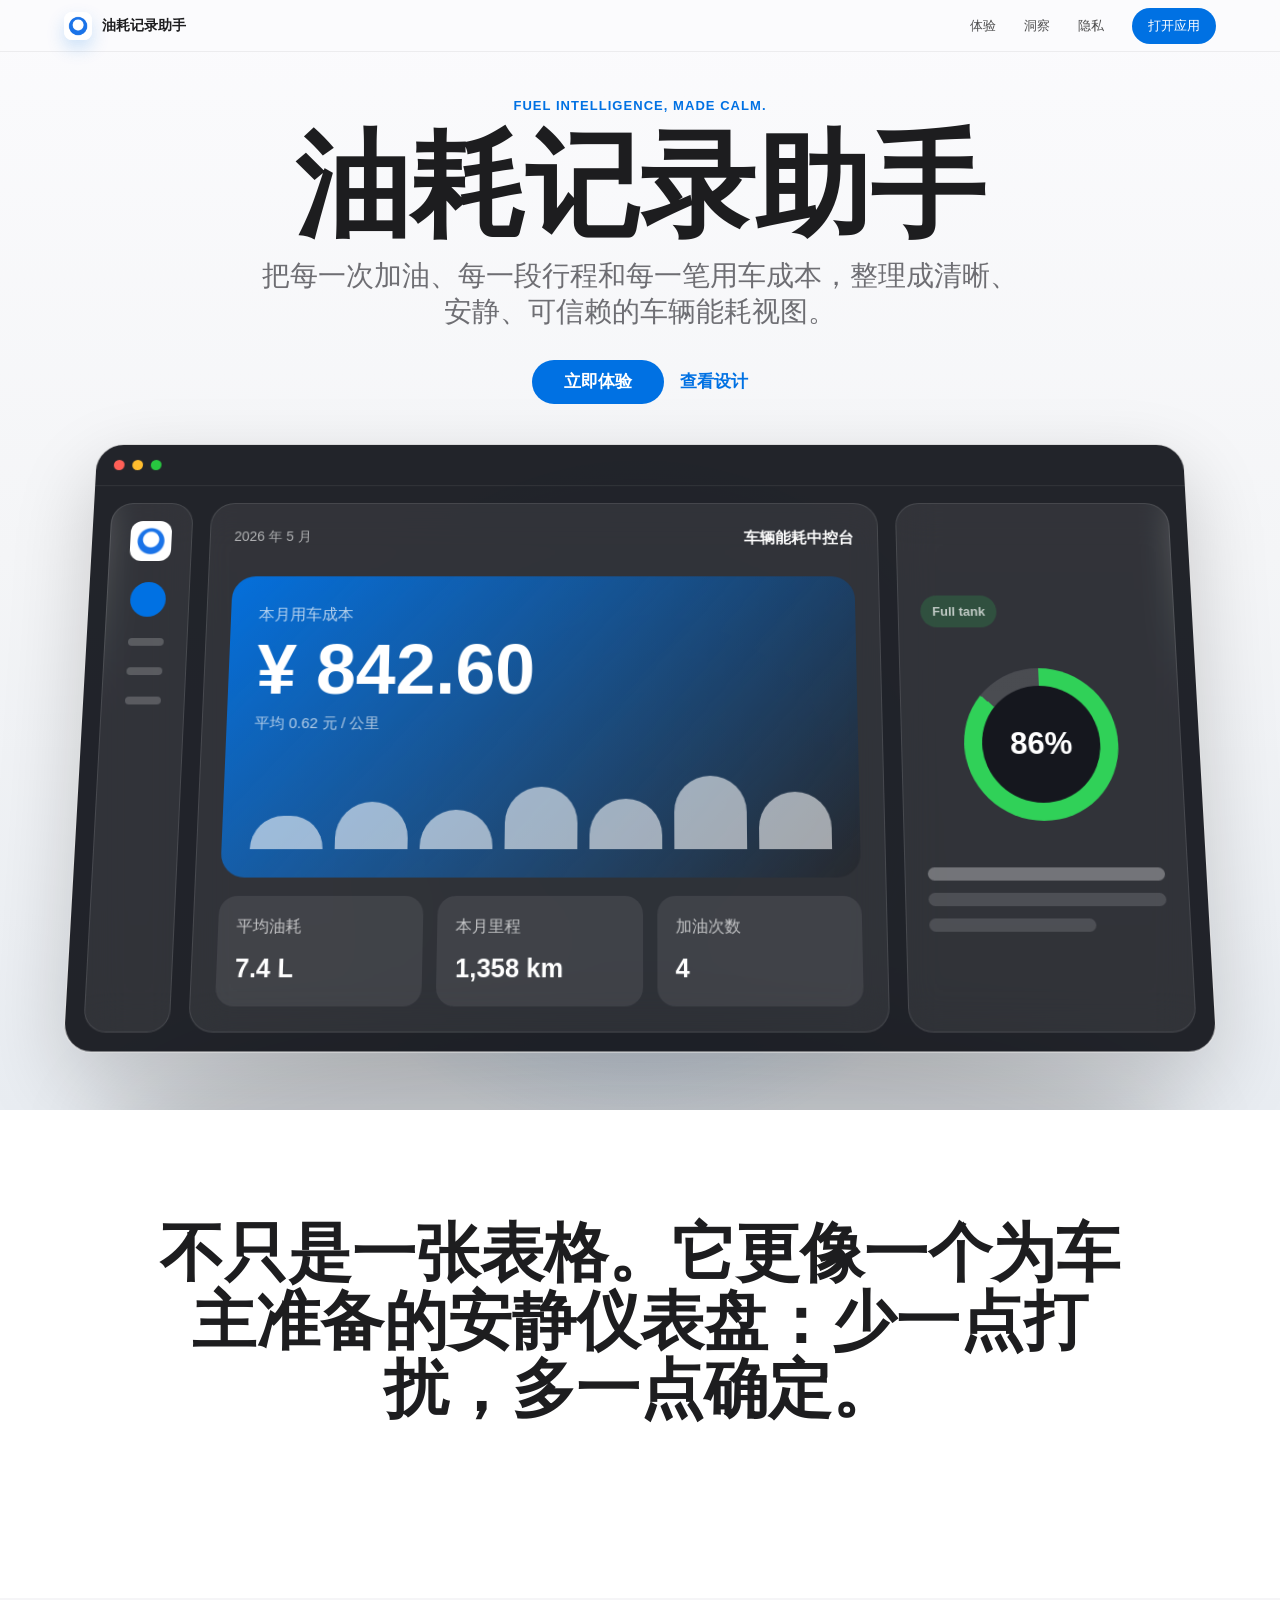
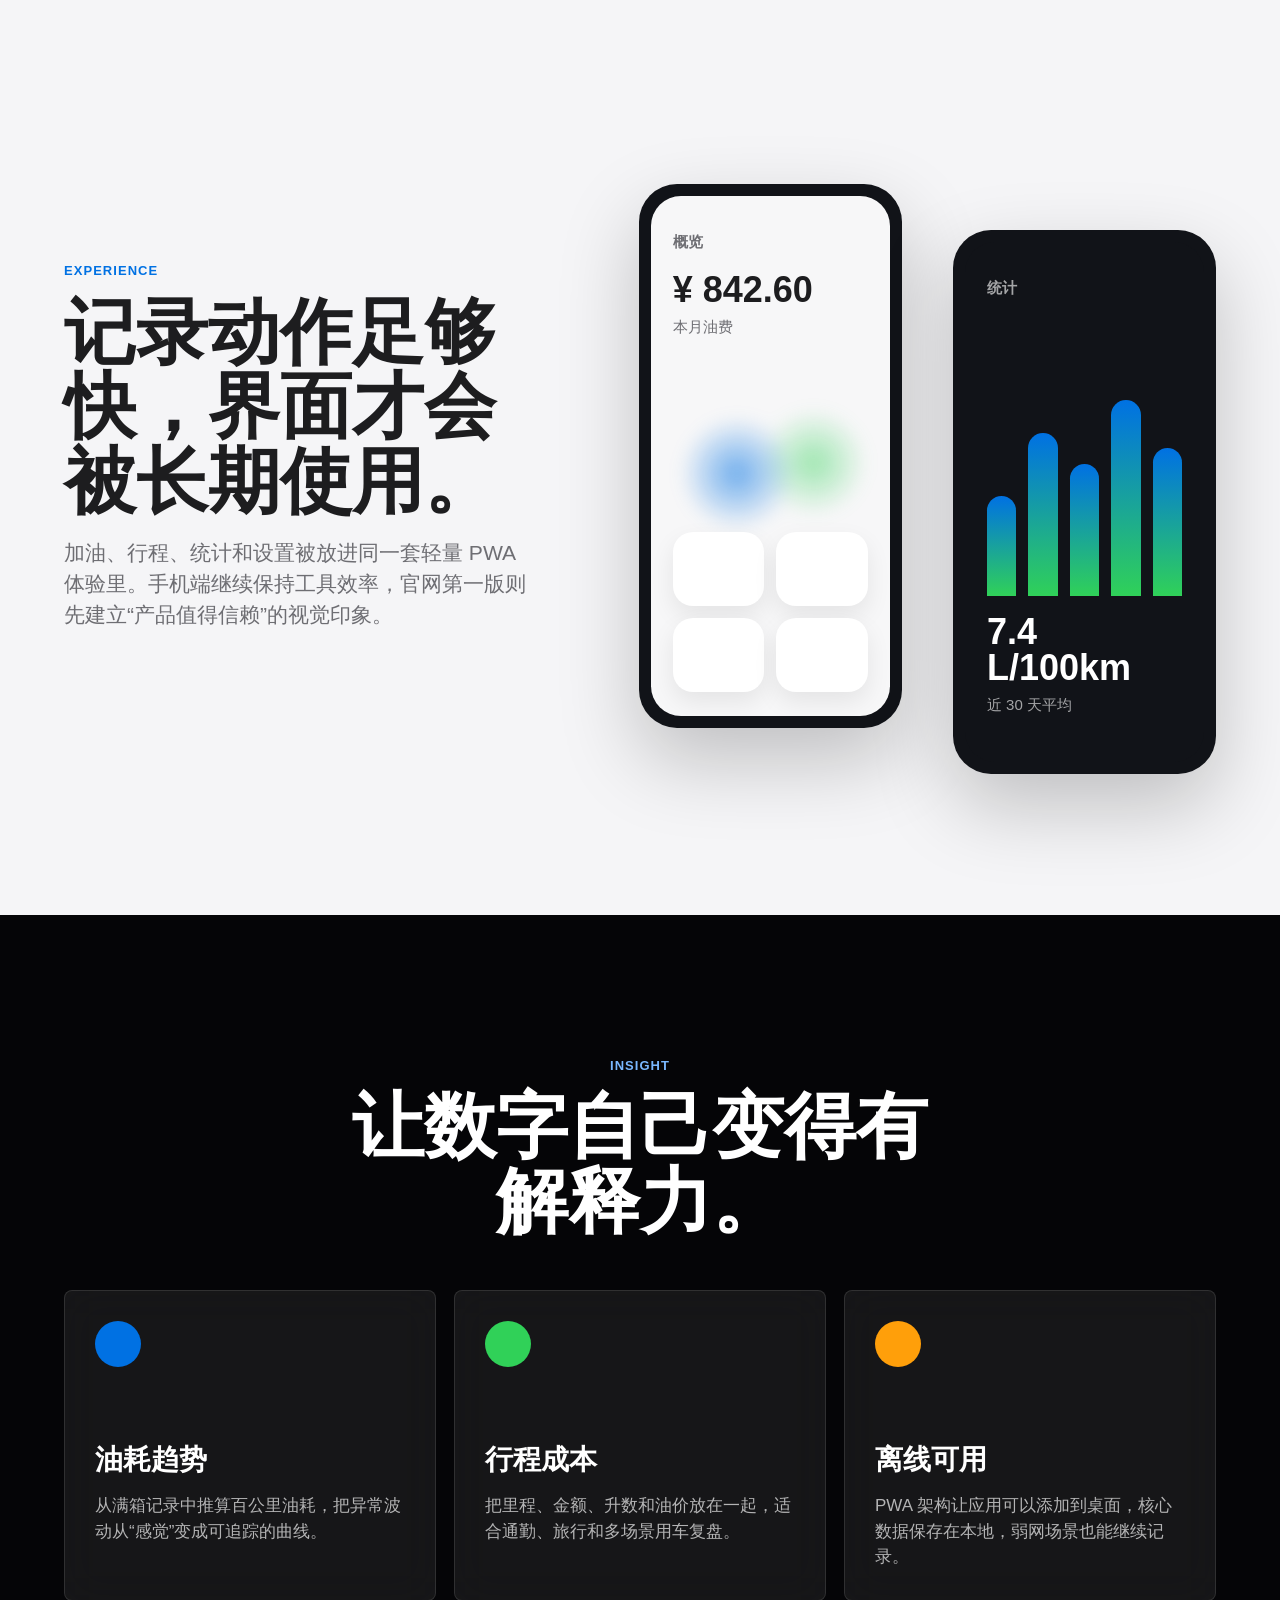
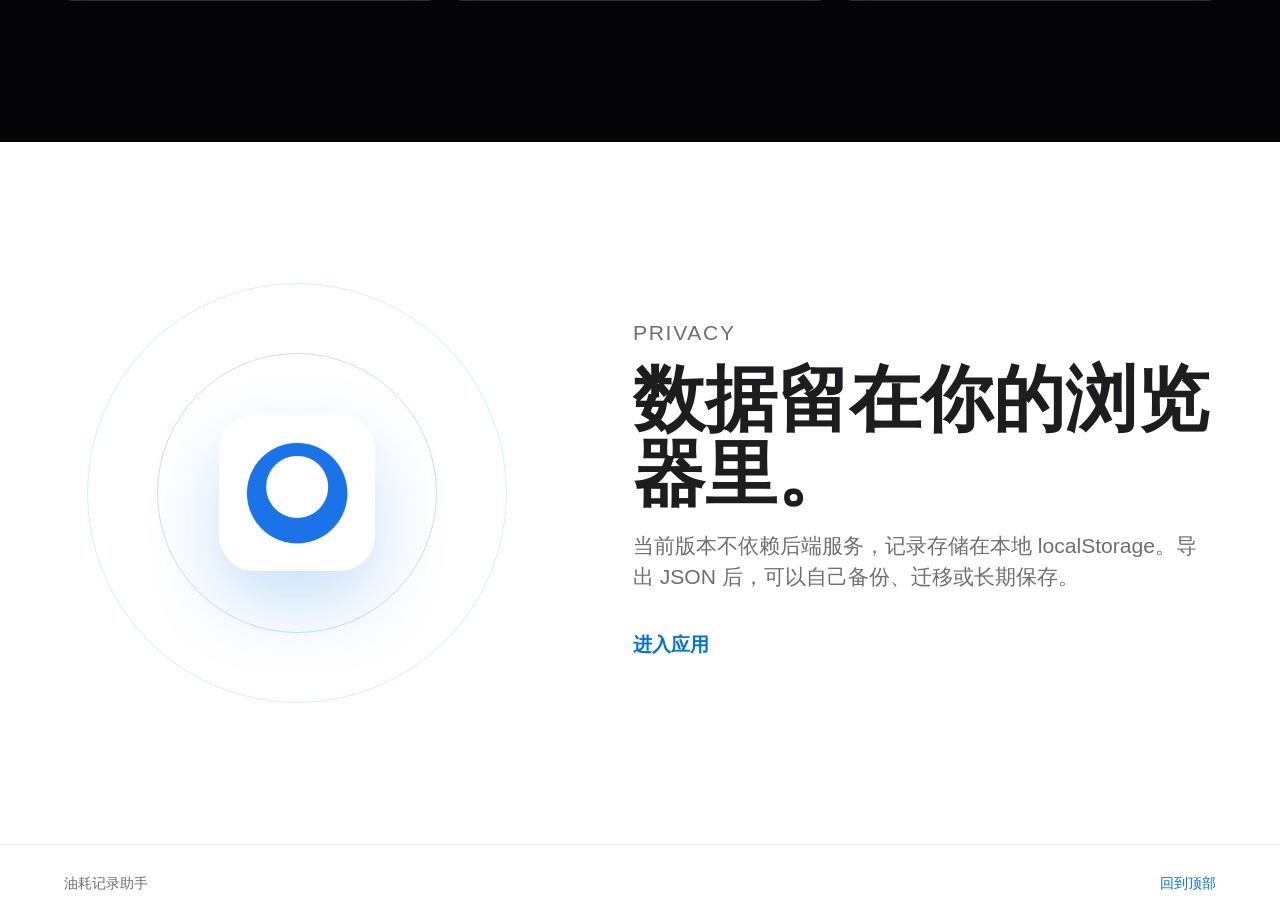
==== official.html @ 3a87b0c4 "Add official website landing page" ====
<!DOCTYPE html>
<html lang="zh-CN">
<head>
  <meta charset="UTF-8">
  <meta name="viewport" content="width=device-width, initial-scale=1.0">
  <meta name="theme-color" content="#f5f5f7">
  <title>油耗记录助手 - 官网视觉第一版</title>
  <meta name="description" content="油耗记录助手是一款车辆能耗记录 PWA，帮助你记录加油、行程、油耗趋势和用车成本。">
  <link rel="apple-touch-icon" href="icons/icon-192.png">
  <link rel="stylesheet" href="official.css">
</head>
<body>
  <header class="site-nav" aria-label="官网导航">
    <a class="brand" href="#top" aria-label="油耗记录助手首页">
      <img src="icons/icon-192.png" alt="" width="28" height="28">
      <span>油耗记录助手</span>
    </a>
    <nav class="nav-links" aria-label="页面章节">
      <a href="#experience">体验</a>
      <a href="#insight">洞察</a>
      <a href="#privacy">隐私</a>
      <a href="index.html" class="nav-cta">打开应用</a>
    </nav>
  </header>

  <main id="top">
    <section class="hero-section" aria-labelledby="hero-title">
      <div class="hero-copy reveal">
        <p class="eyebrow">Fuel intelligence, made calm.</p>
        <h1 id="hero-title">油耗记录助手</h1>
        <p class="hero-subtitle">把每一次加油、每一段行程和每一笔用车成本，整理成清晰、安静、可信赖的车辆能耗视图。</p>
        <div class="hero-actions">
          <a class="primary-action" href="index.html">立即体验</a>
          <a class="secondary-action" href="#experience">查看设计</a>
        </div>
      </div>

      <div class="product-stage reveal" aria-label="产品界面预览">
        <div class="desktop-frame">
          <div class="frame-bar">
            <span></span><span></span><span></span>
          </div>
          <div class="desktop-ui">
            <div class="ui-rail">
              <img src="icons/icon-192.png" alt="" width="42" height="42">
              <span class="rail-active"></span>
              <span></span>
              <span></span>
              <span></span>
            </div>
            <div class="ui-main">
              <div class="ui-topline">
                <span>2026 年 5 月</span>
                <strong>车辆能耗中控台</strong>
              </div>
              <div class="ui-hero-card">
                <span>本月用车成本</span>
                <strong>¥ 842.60</strong>
                <small>平均 0.62 元 / 公里</small>
                <div class="soft-chart" aria-hidden="true">
                  <i style="height:38%"></i>
                  <i style="height:54%"></i>
                  <i style="height:45%"></i>
                  <i style="height:72%"></i>
                  <i style="height:58%"></i>
                  <i style="height:84%"></i>
                  <i style="height:66%"></i>
                </div>
              </div>
              <div class="metric-strip">
                <div><span>平均油耗</span><strong>7.4 L</strong></div>
                <div><span>本月里程</span><strong>1,358 km</strong></div>
                <div><span>加油次数</span><strong>4</strong></div>
              </div>
            </div>
            <div class="ui-panel">
              <div class="panel-chip">Full tank</div>
              <div class="gauge-ring"><span>86%</span></div>
              <div class="list-line strong"></div>
              <div class="list-line"></div>
              <div class="list-line short"></div>
            </div>
          </div>
        </div>
      </div>
    </section>

    <section class="statement-section">
      <p class="reveal">不只是一张表格。它更像一个为车主准备的安静仪表盘：少一点打扰，多一点确定。</p>
    </section>

    <section id="experience" class="showcase-section light-band" aria-labelledby="experience-title">
      <div class="section-copy reveal">
        <p class="eyebrow">Experience</p>
        <h2 id="experience-title">记录动作足够快，界面才会被长期使用。</h2>
        <p>加油、行程、统计和设置被放进同一套轻量 PWA 体验里。手机端继续保持工具效率，官网第一版则先建立“产品值得信赖”的视觉印象。</p>
      </div>
      <div class="phone-lineup reveal" aria-label="移动端界面展示">
        <article class="phone-device">
          <div class="phone-screen home-preview">
            <span class="phone-kicker">概览</span>
            <strong>¥ 842.60</strong>
            <small>本月油费</small>
            <div class="phone-wave"></div>
            <div class="phone-grid">
              <i></i><i></i><i></i><i></i>
            </div>
          </div>
        </article>
        <article class="phone-device offset">
          <div class="phone-screen stats-preview">
            <span class="phone-kicker">统计</span>
            <div class="mini-bars"><i></i><i></i><i></i><i></i><i></i></div>
            <strong>7.4 L/100km</strong>
            <small>近 30 天平均</small>
          </div>
        </article>
      </div>
    </section>

    <section id="insight" class="feature-band dark-band" aria-labelledby="insight-title">
      <div class="feature-copy reveal">
        <p class="eyebrow">Insight</p>
        <h2 id="insight-title">让数字自己变得有解释力。</h2>
      </div>
      <div class="feature-grid">
        <article class="feature-card reveal">
          <span class="feature-dot blue"></span>
          <h3>油耗趋势</h3>
          <p>从满箱记录中推算百公里油耗，把异常波动从“感觉”变成可追踪的曲线。</p>
        </article>
        <article class="feature-card reveal">
          <span class="feature-dot green"></span>
          <h3>行程成本</h3>
          <p>把里程、金额、升数和油价放在一起，适合通勤、旅行和多场景用车复盘。</p>
        </article>
        <article class="feature-card reveal">
          <span class="feature-dot amber"></span>
          <h3>离线可用</h3>
          <p>PWA 架构让应用可以添加到桌面，核心数据保存在本地，弱网场景也能继续记录。</p>
        </article>
      </div>
    </section>

    <section id="privacy" class="privacy-section" aria-labelledby="privacy-title">
      <div class="privacy-visual reveal" aria-hidden="true">
        <img src="icons/icon-512.png" alt="" width="156" height="156">
        <div class="orbit one"></div>
        <div class="orbit two"></div>
      </div>
      <div class="privacy-copy reveal">
        <p class="eyebrow">Privacy</p>
        <h2 id="privacy-title">数据留在你的浏览器里。</h2>
        <p>当前版本不依赖后端服务，记录存储在本地 localStorage。导出 JSON 后，可以自己备份、迁移或长期保存。</p>
        <a class="text-link" href="index.html">进入应用</a>
      </div>
    </section>
  </main>

  <footer class="site-footer">
    <span>油耗记录助手</span>
    <a href="#top">回到顶部</a>
  </footer>

  <script src="official.js"></script>
</body>
</html>
---- official.css ----
:root {
  color-scheme: light;
  --ink: #1d1d1f;
  --muted: #6e6e73;
  --soft: #f5f5f7;
  --line: rgba(29, 29, 31, 0.1);
  --blue: #0071e3;
  --green: #30d158;
  --amber: #ff9f0a;
  --panel: rgba(255, 255, 255, 0.78);
  --shadow: 0 28px 80px rgba(0, 0, 0, 0.18);
}

* {
  box-sizing: border-box;
}

html {
  scroll-behavior: smooth;
  -webkit-text-size-adjust: 100%;
}

body {
  margin: 0;
  min-width: 320px;
  background: #fff;
  color: var(--ink);
  font-family: -apple-system, BlinkMacSystemFont, "SF Pro Display", "Segoe UI", "PingFang SC", "Microsoft YaHei", sans-serif;
  font-size: 16px;
  line-height: 1.5;
  letter-spacing: 0;
  overflow-x: hidden;
  -webkit-font-smoothing: antialiased;
}

a {
  color: inherit;
  text-decoration: none;
}

img {
  display: block;
  max-width: 100%;
}

.site-nav {
  position: fixed;
  inset: 0 0 auto;
  z-index: 20;
  height: 52px;
  padding: 0 clamp(20px, 5vw, 72px);
  display: flex;
  align-items: center;
  justify-content: space-between;
  background: rgba(251, 251, 253, 0.74);
  border-bottom: 1px solid rgba(0, 0, 0, 0.06);
  backdrop-filter: blur(24px) saturate(180%);
  -webkit-backdrop-filter: blur(24px) saturate(180%);
}

.brand,
.nav-links,
.hero-actions {
  display: flex;
  align-items: center;
}

.brand {
  gap: 10px;
  font-size: 14px;
  font-weight: 700;
}

.brand img {
  border-radius: 8px;
  box-shadow: 0 8px 18px rgba(0, 113, 227, 0.2);
}

.nav-links {
  gap: 28px;
  color: rgba(29, 29, 31, 0.78);
  font-size: 13px;
  font-weight: 500;
}

.nav-links a {
  min-height: 36px;
  display: inline-flex;
  align-items: center;
  transition: color 180ms ease, opacity 180ms ease;
}

.nav-links a:hover {
  color: #000;
}

.nav-cta {
  min-width: 76px;
  justify-content: center;
  padding: 0 16px;
  border-radius: 999px;
  background: var(--blue);
  color: #fff !important;
}

.hero-section {
  position: relative;
  min-height: 100vh;
  min-height: 100dvh;
  padding: 96px clamp(20px, 5vw, 72px) 64px;
  display: grid;
  place-items: center;
  overflow: hidden;
  background:
    radial-gradient(circle at 50% 72%, rgba(0, 113, 227, 0.22), transparent 34%),
    linear-gradient(180deg, #fbfbfd 0%, #f4f5f7 50%, #e9edf2 100%);
}

.hero-section::after {
  content: "";
  position: absolute;
  inset: auto 8% -18%;
  height: 28%;
  border-radius: 50%;
  background: rgba(0, 0, 0, 0.16);
  filter: blur(42px);
}

.hero-copy {
  position: relative;
  z-index: 2;
  width: min(900px, 100%);
  margin: 0 auto 28px;
  text-align: center;
}

.eyebrow {
  margin: 0 0 14px;
  color: var(--blue);
  font-size: 13px;
  font-weight: 760;
  letter-spacing: 0.08em;
  text-transform: uppercase;
}

h1,
h2,
h3,
p {
  margin-top: 0;
}

h1 {
  margin-bottom: 18px;
  font-size: clamp(56px, 9vw, 124px);
  line-height: 0.96;
  font-weight: 760;
}

.hero-subtitle {
  width: min(760px, 100%);
  margin: 0 auto;
  color: var(--muted);
  font-size: clamp(20px, 2.2vw, 30px);
  line-height: 1.28;
  font-weight: 560;
}

.hero-actions {
  justify-content: center;
  gap: 16px;
  margin-top: 30px;
}

.primary-action,
.secondary-action {
  min-height: 44px;
  display: inline-flex;
  align-items: center;
  justify-content: center;
  border-radius: 999px;
  font-size: 17px;
  font-weight: 650;
}

.primary-action {
  min-width: 132px;
  padding: 0 24px;
  background: var(--blue);
  color: #fff;
}

.secondary-action {
  color: var(--blue);
}

.product-stage {
  position: relative;
  z-index: 1;
  width: min(1120px, 96vw);
  perspective: 1400px;
}

.desktop-frame {
  min-height: 520px;
  overflow: hidden;
  border: 1px solid rgba(255, 255, 255, 0.86);
  border-radius: 28px;
  background: rgba(16, 18, 24, 0.92);
  box-shadow: var(--shadow);
  transform: rotateX(8deg);
}

.frame-bar {
  height: 44px;
  padding: 0 18px;
  display: flex;
  align-items: center;
  gap: 8px;
  border-bottom: 1px solid rgba(255, 255, 255, 0.08);
}

.frame-bar span {
  width: 11px;
  height: 11px;
  border-radius: 50%;
  background: #ff5f57;
}

.frame-bar span:nth-child(2) {
  background: #ffbd2e;
}

.frame-bar span:nth-child(3) {
  background: #28c840;
}

.desktop-ui {
  min-height: 476px;
  display: grid;
  grid-template-columns: 84px minmax(0, 1fr) 280px;
  gap: 18px;
  padding: 18px;
  color: #fff;
}

.ui-rail,
.ui-main,
.ui-panel,
.feature-card {
  border: 1px solid rgba(255, 255, 255, 0.11);
  background: rgba(255, 255, 255, 0.07);
  backdrop-filter: blur(20px);
  -webkit-backdrop-filter: blur(20px);
}

.ui-rail {
  padding: 18px 0;
  border-radius: 22px;
  display: flex;
  align-items: center;
  flex-direction: column;
  gap: 22px;
}

.ui-rail img {
  border-radius: 12px;
}

.ui-rail span {
  width: 36px;
  height: 8px;
  border-radius: 999px;
  background: rgba(255, 255, 255, 0.2);
}

.ui-rail .rail-active {
  height: 36px;
  background: var(--blue);
}

.ui-main,
.ui-panel {
  border-radius: 24px;
}

.ui-main {
  padding: 24px;
}

.ui-topline {
  display: flex;
  justify-content: space-between;
  gap: 18px;
  color: rgba(255, 255, 255, 0.62);
  font-size: 14px;
}

.ui-topline strong {
  color: #fff;
  font-size: 16px;
}

.ui-hero-card {
  margin-top: 28px;
  min-height: 254px;
  padding: 28px;
  border-radius: 24px;
  background:
    linear-gradient(135deg, rgba(0, 113, 227, 0.95), rgba(29, 29, 31, 0.42)),
    linear-gradient(90deg, rgba(255, 255, 255, 0.14), rgba(255, 255, 255, 0));
}

.ui-hero-card span,
.ui-hero-card small,
.metric-strip span,
.panel-chip {
  color: rgba(255, 255, 255, 0.7);
}

.ui-hero-card strong {
  display: block;
  margin-top: 8px;
  font-size: clamp(44px, 6vw, 72px);
  line-height: 1;
}

.ui-hero-card small {
  display: block;
  margin-top: 8px;
  font-size: 15px;
}

.soft-chart {
  height: 86px;
  margin-top: 28px;
  display: flex;
  align-items: end;
  gap: 12px;
}

.soft-chart i,
.mini-bars i {
  flex: 1;
  min-width: 12px;
  border-radius: 999px 999px 8px 8px;
  background: rgba(255, 255, 255, 0.58);
}

.metric-strip {
  margin-top: 18px;
  display: grid;
  grid-template-columns: repeat(3, minmax(0, 1fr));
  gap: 14px;
}

.metric-strip div {
  min-height: 92px;
  padding: 18px;
  border-radius: 18px;
  background: rgba(255, 255, 255, 0.08);
}

.metric-strip strong {
  display: block;
  margin-top: 10px;
  font-size: 25px;
}

.ui-panel {
  padding: 22px;
  display: flex;
  flex-direction: column;
  justify-content: center;
  align-items: center;
}

.panel-chip {
  align-self: flex-start;
  padding: 7px 12px;
  border-radius: 999px;
  background: rgba(48, 209, 88, 0.18);
  font-size: 13px;
  font-weight: 700;
}

.gauge-ring {
  width: 154px;
  height: 154px;
  margin: 42px 0 34px;
  display: grid;
  place-items: center;
  border-radius: 50%;
  background: conic-gradient(var(--green) 0 86%, rgba(255, 255, 255, 0.12) 86% 100%);
}

.gauge-ring span {
  width: 118px;
  height: 118px;
  display: grid;
  place-items: center;
  border-radius: 50%;
  background: #15171e;
  font-size: 31px;
  font-weight: 760;
}

.list-line {
  width: 100%;
  height: 13px;
  margin-top: 12px;
  border-radius: 999px;
  background: rgba(255, 255, 255, 0.14);
}

.list-line.strong {
  background: rgba(255, 255, 255, 0.32);
}

.list-line.short {
  width: 70%;
  align-self: flex-start;
}

.statement-section {
  min-height: 52vh;
  padding: 110px clamp(24px, 8vw, 140px);
  display: grid;
  place-items: center;
  background: #fff;
}

.statement-section p {
  max-width: 980px;
  color: var(--ink);
  font-size: clamp(36px, 5vw, 76px);
  line-height: 1.06;
  font-weight: 760;
  text-align: center;
}

.showcase-section,
.feature-band,
.privacy-section {
  padding: clamp(84px, 11vw, 150px) clamp(20px, 5vw, 72px);
}

.light-band {
  background: var(--soft);
}

.showcase-section {
  display: grid;
  grid-template-columns: minmax(300px, 0.9fr) minmax(360px, 1.1fr);
  gap: clamp(42px, 8vw, 120px);
  align-items: center;
}

.section-copy,
.feature-copy,
.privacy-copy {
  max-width: 640px;
}

h2 {
  margin-bottom: 20px;
  font-size: clamp(40px, 5.6vw, 78px);
  line-height: 1.04;
  font-weight: 760;
}

.section-copy p:not(.eyebrow),
.privacy-copy p {
  color: var(--muted);
  font-size: clamp(18px, 1.65vw, 24px);
  line-height: 1.45;
  font-weight: 520;
}

.phone-lineup {
  min-height: 590px;
  display: flex;
  align-items: center;
  justify-content: center;
  gap: clamp(22px, 4vw, 58px);
}

.phone-device {
  width: min(290px, 42vw);
  min-width: 230px;
  aspect-ratio: 9 / 18.6;
  padding: 12px;
  border-radius: 38px;
  background: #111318;
  box-shadow: 0 32px 80px rgba(0, 0, 0, 0.22);
}

.phone-device.offset {
  margin-top: 92px;
}

.phone-screen {
  position: relative;
  height: 100%;
  overflow: hidden;
  padding: 34px 22px;
  border-radius: 30px;
  background: #f7f7f8;
}

.phone-kicker {
  color: var(--muted);
  font-size: 15px;
  font-weight: 700;
}

.phone-screen strong {
  display: block;
  margin-top: 18px;
  font-size: 36px;
  line-height: 1;
}

.phone-screen small {
  display: block;
  margin-top: 8px;
  color: var(--muted);
  font-size: 15px;
}

.phone-wave {
  height: 180px;
  margin: 48px -22px 0;
  background:
    radial-gradient(circle at 36% 48%, rgba(0, 113, 227, 0.55), transparent 32%),
    radial-gradient(circle at 68% 42%, rgba(48, 209, 88, 0.45), transparent 28%);
  filter: blur(8px);
}

.phone-grid {
  position: absolute;
  inset: auto 22px 24px;
  display: grid;
  grid-template-columns: 1fr 1fr;
  gap: 12px;
}

.phone-grid i {
  height: 74px;
  border-radius: 20px;
  background: #fff;
  box-shadow: 0 10px 24px rgba(0, 0, 0, 0.08);
}

.stats-preview {
  background: #111318;
  color: #fff;
}

.stats-preview small,
.stats-preview .phone-kicker {
  color: rgba(255, 255, 255, 0.62);
}

.mini-bars {
  height: 240px;
  margin-top: 56px;
  display: flex;
  align-items: end;
  gap: 12px;
}

.mini-bars i {
  background: linear-gradient(180deg, var(--blue), var(--green));
}

.mini-bars i:nth-child(1) { height: 42%; }
.mini-bars i:nth-child(2) { height: 68%; }
.mini-bars i:nth-child(3) { height: 55%; }
.mini-bars i:nth-child(4) { height: 82%; }
.mini-bars i:nth-child(5) { height: 62%; }

.dark-band {
  background: #050507;
  color: #fff;
}

.feature-band {
  min-height: 88vh;
}

.feature-copy {
  margin: 0 auto 52px;
  text-align: center;
}

.feature-copy .eyebrow {
  color: #7ab8ff;
}

.feature-grid {
  width: min(1180px, 100%);
  margin: 0 auto;
  display: grid;
  grid-template-columns: repeat(3, minmax(0, 1fr));
  gap: 18px;
}

.feature-card {
  min-height: 310px;
  padding: 30px;
  border-radius: 8px;
}

.feature-dot {
  width: 46px;
  height: 46px;
  display: block;
  margin-bottom: 72px;
  border-radius: 50%;
}

.feature-dot.blue { background: var(--blue); }
.feature-dot.green { background: var(--green); }
.feature-dot.amber { background: var(--amber); }

.feature-card h3 {
  margin-bottom: 12px;
  font-size: 28px;
}

.feature-card p {
  margin-bottom: 0;
  color: rgba(255, 255, 255, 0.68);
  font-size: 17px;
}

.privacy-section {
  min-height: 78vh;
  display: grid;
  grid-template-columns: minmax(280px, 0.8fr) minmax(360px, 1fr);
  gap: clamp(42px, 8vw, 118px);
  align-items: center;
  background: #fff;
}

.privacy-visual {
  position: relative;
  min-height: 420px;
  display: grid;
  place-items: center;
}

.privacy-visual img {
  position: relative;
  z-index: 2;
  border-radius: 36px;
  box-shadow: 0 32px 72px rgba(0, 113, 227, 0.22);
}

.orbit {
  position: absolute;
  border: 1px solid rgba(0, 113, 227, 0.22);
  border-radius: 50%;
}

.orbit.one {
  width: 280px;
  height: 280px;
}

.orbit.two {
  width: 420px;
  height: 420px;
  border-color: rgba(48, 209, 88, 0.2);
}

.text-link {
  display: inline-flex;
  align-items: center;
  min-height: 44px;
  margin-top: 10px;
  color: var(--blue);
  font-size: 19px;
  font-weight: 650;
}

.site-footer {
  min-height: 78px;
  padding: 0 clamp(20px, 5vw, 72px);
  display: flex;
  align-items: center;
  justify-content: space-between;
  border-top: 1px solid var(--line);
  color: var(--muted);
  font-size: 14px;
}

.site-footer a {
  color: var(--blue);
}

.reveal {
  opacity: 0;
  transform: translateY(28px);
  transition: opacity 700ms ease, transform 700ms ease;
}

.reveal.is-visible {
  opacity: 1;
  transform: translateY(0);
}

@media (prefers-reduced-motion: reduce) {
  html {
    scroll-behavior: auto;
  }

  .reveal {
    opacity: 1;
    transform: none;
    transition: none;
  }
}

@media (max-width: 980px) {
  .desktop-ui {
    grid-template-columns: 68px minmax(0, 1fr);
  }

  .ui-panel {
    display: none;
  }

  .showcase-section,
  .privacy-section {
    grid-template-columns: 1fr;
  }

  .feature-grid {
    grid-template-columns: 1fr;
  }
}

@media (max-width: 720px) {
  .site-nav {
    padding: 0 18px;
  }

  .nav-links a:not(.nav-cta) {
    display: none;
  }

  .hero-section {
    padding-top: 86px;
  }

  .desktop-frame {
    min-height: 430px;
    border-radius: 22px;
    transform: none;
  }

  .desktop-ui {
    min-height: 386px;
    grid-template-columns: 1fr;
    padding: 12px;
  }

  .ui-rail {
    display: none;
  }

  .ui-main {
    padding: 18px;
  }

  .metric-strip {
    grid-template-columns: 1fr;
  }

  .statement-section {
    padding: 82px 22px;
  }

  .phone-lineup {
    min-height: auto;
    flex-direction: column;
  }

  .phone-device {
    width: min(300px, 86vw);
  }

  .phone-device.offset {
    margin-top: 0;
  }

  .feature-card {
    min-height: 250px;
  }

  .site-footer {
    flex-direction: column;
    justify-content: center;
    gap: 8px;
  }
}
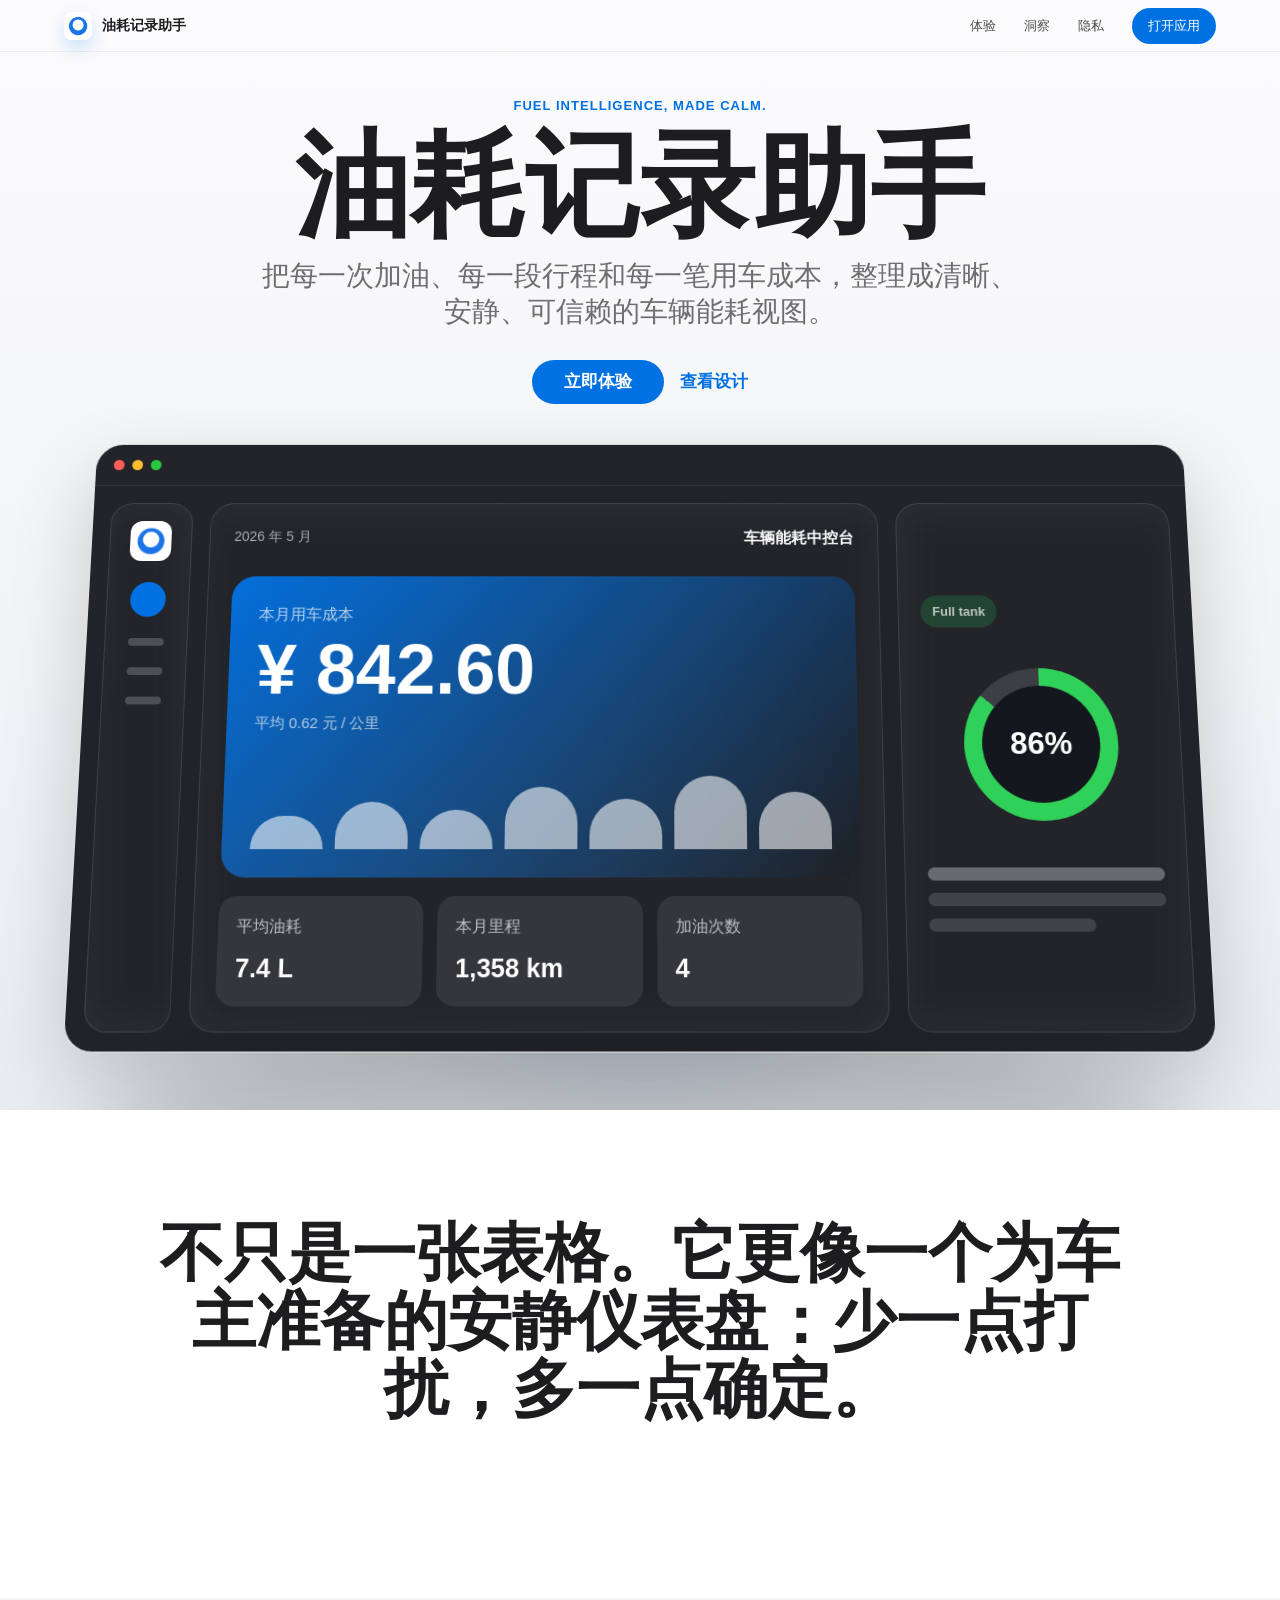
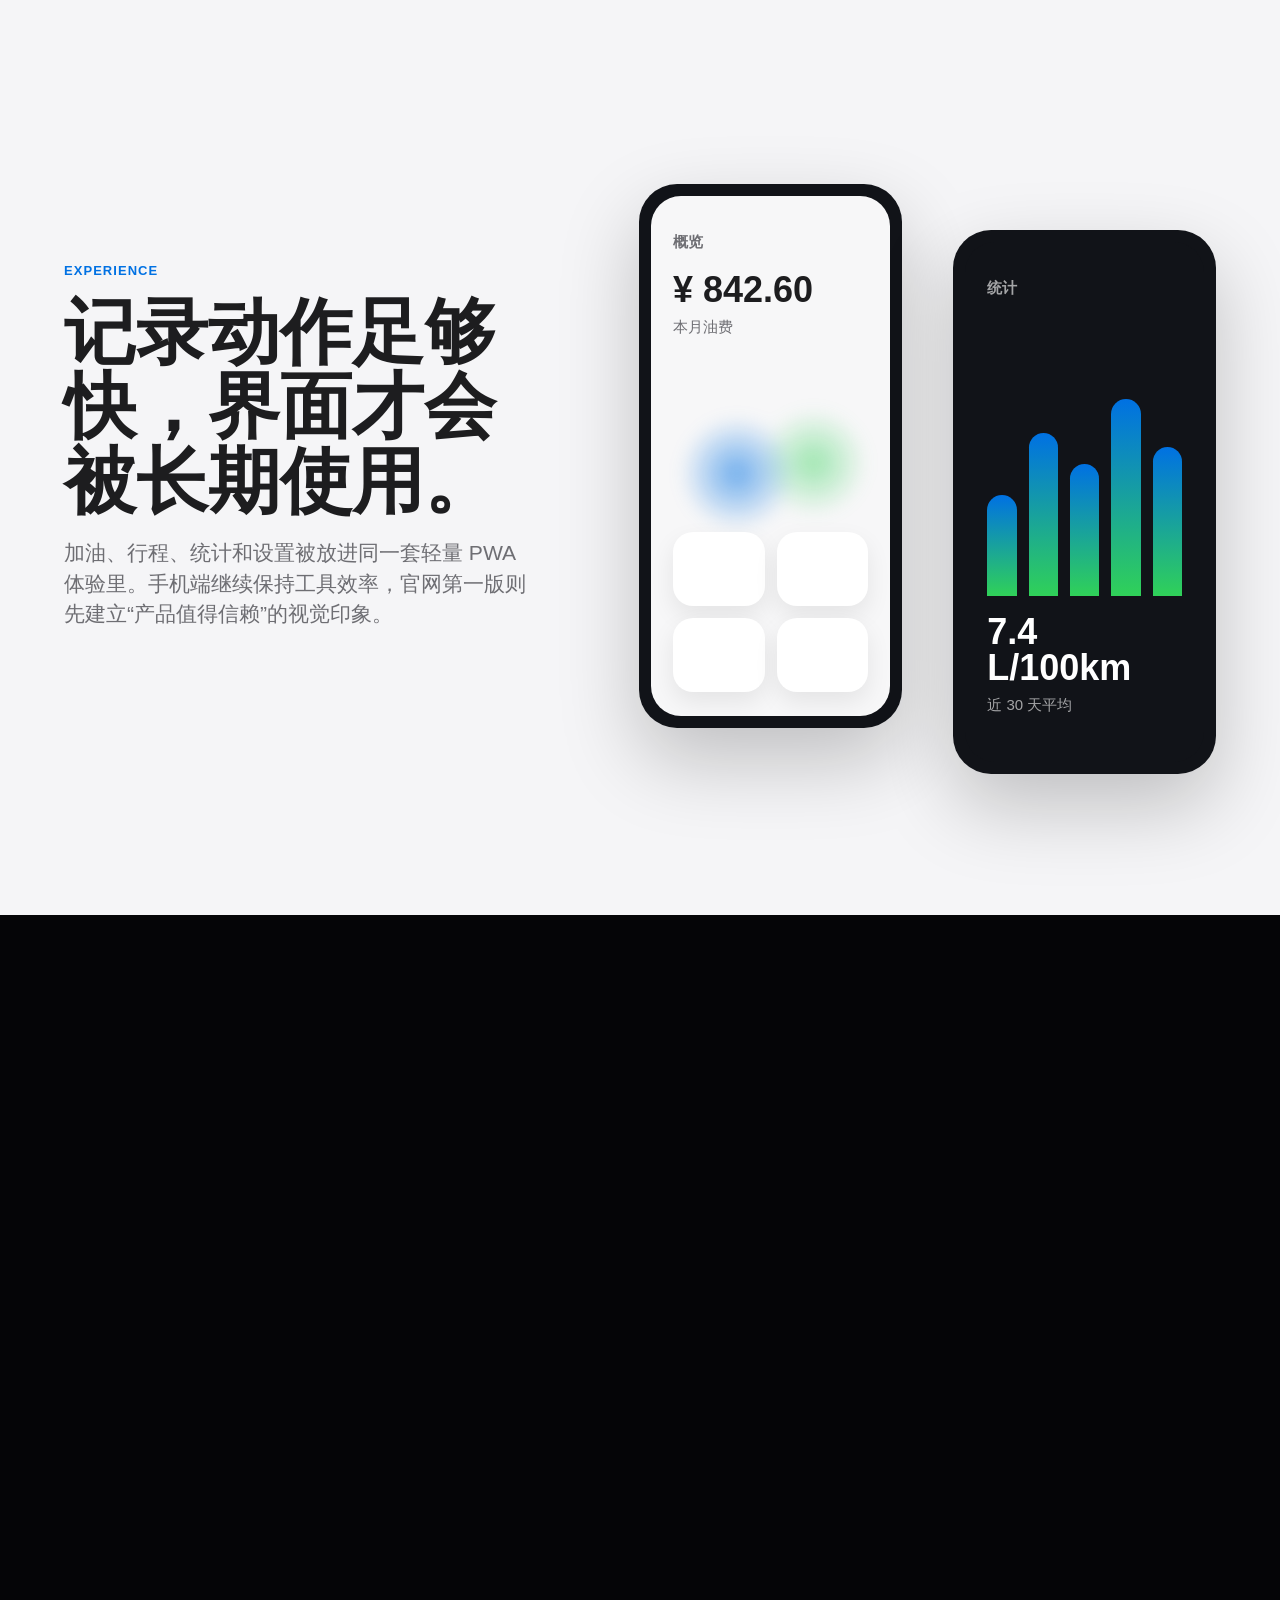
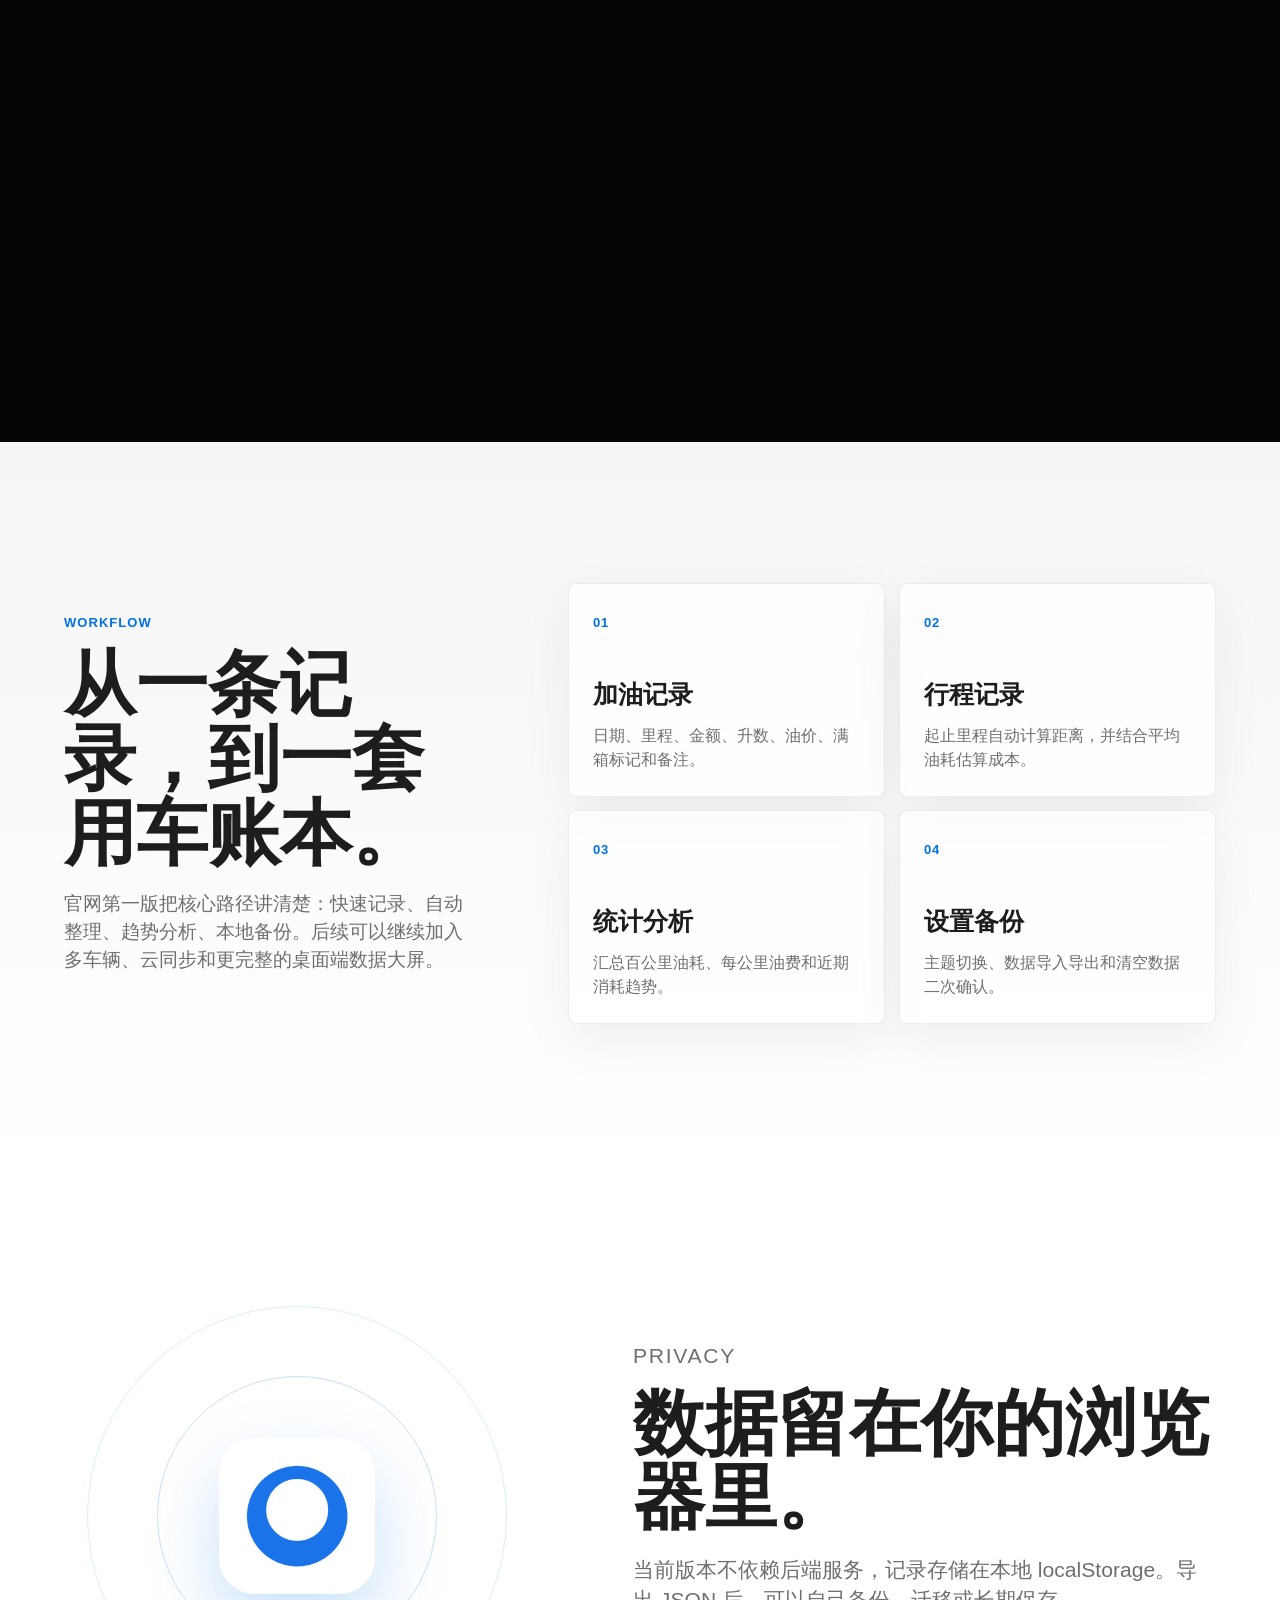
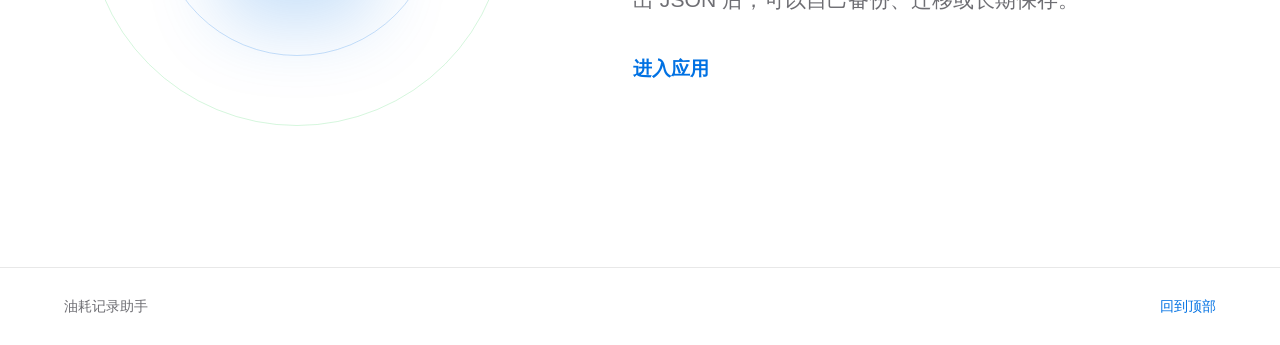
==== commit d6a56600: "Improve official site animations and features" ====
--- a/official.html
+++ b/official.html
@@ -139,6 +139,51 @@
           <h3>离线可用</h3>
           <p>PWA 架构让应用可以添加到桌面，核心数据保存在本地，弱网场景也能继续记录。</p>
         </article>
+        <article class="feature-card reveal">
+          <span class="feature-dot rose"></span>
+          <h3>自动计算</h3>
+          <p>金额、升数和油价填写任意两项即可推算第三项，减少加油站现场记录的输入负担。</p>
+        </article>
+        <article class="feature-card reveal">
+          <span class="feature-dot violet"></span>
+          <h3>JSON 备份</h3>
+          <p>支持导出和导入完整数据，换设备、重装浏览器或长期留档时都能自己掌控记录。</p>
+        </article>
+        <article class="feature-card reveal">
+          <span class="feature-dot cyan"></span>
+          <h3>月度概览</h3>
+          <p>把本月油费、里程、平均油耗和每公里成本收拢到首页，打开就能判断用车状态。</p>
+        </article>
+      </div>
+    </section>
+
+    <section class="workflow-section" aria-labelledby="workflow-title">
+      <div class="workflow-copy reveal">
+        <p class="eyebrow">Workflow</p>
+        <h2 id="workflow-title">从一条记录，到一套用车账本。</h2>
+        <p>官网第一版把核心路径讲清楚：快速记录、自动整理、趋势分析、本地备份。后续可以继续加入多车辆、云同步和更完整的桌面端数据大屏。</p>
+      </div>
+      <div class="workflow-board" aria-label="功能流程">
+        <article class="reveal">
+          <span>01</span>
+          <h3>加油记录</h3>
+          <p>日期、里程、金额、升数、油价、满箱标记和备注。</p>
+        </article>
+        <article class="reveal">
+          <span>02</span>
+          <h3>行程记录</h3>
+          <p>起止里程自动计算距离，并结合平均油耗估算成本。</p>
+        </article>
+        <article class="reveal">
+          <span>03</span>
+          <h3>统计分析</h3>
+          <p>汇总百公里油耗、每公里油费和近期消耗趋势。</p>
+        </article>
+        <article class="reveal">
+          <span>04</span>
+          <h3>设置备份</h3>
+          <p>主题切换、数据导入导出和清空数据二次确认。</p>
+        </article>
       </div>
     </section>
 
--- a/official.css
+++ b/official.css
@@ -7,6 +7,9 @@
   --blue: #0071e3;
   --green: #30d158;
   --amber: #ff9f0a;
+  --rose: #ff375f;
+  --violet: #af52de;
+  --cyan: #64d2ff;
   --panel: rgba(255, 255, 255, 0.78);
   --shadow: 0 28px 80px rgba(0, 0, 0, 0.18);
 }
@@ -441,6 +444,7 @@
 
 .showcase-section,
 .feature-band,
+.workflow-section,
 .privacy-section {
   padding: clamp(84px, 11vw, 150px) clamp(20px, 5vw, 72px);
 }
@@ -607,7 +611,7 @@
 }
 
 .feature-card {
-  min-height: 310px;
+  min-height: 286px;
   padding: 30px;
   border-radius: 8px;
 }
@@ -616,13 +620,16 @@
   width: 46px;
   height: 46px;
   display: block;
-  margin-bottom: 72px;
+  margin-bottom: 58px;
   border-radius: 50%;
 }
 
 .feature-dot.blue { background: var(--blue); }
 .feature-dot.green { background: var(--green); }
 .feature-dot.amber { background: var(--amber); }
+.feature-dot.rose { background: var(--rose); }
+.feature-dot.violet { background: var(--violet); }
+.feature-dot.cyan { background: var(--cyan); }
 
 .feature-card h3 {
   margin-bottom: 12px;
@@ -633,6 +640,63 @@
   margin-bottom: 0;
   color: rgba(255, 255, 255, 0.68);
   font-size: 17px;
+}
+
+.workflow-section {
+  display: grid;
+  grid-template-columns: minmax(320px, 0.78fr) minmax(420px, 1.22fr);
+  gap: clamp(42px, 7vw, 96px);
+  align-items: center;
+  background:
+    linear-gradient(180deg, #f5f5f7 0%, #fff 100%);
+}
+
+.workflow-copy {
+  max-width: 620px;
+}
+
+.workflow-copy p:not(.eyebrow) {
+  color: var(--muted);
+  font-size: clamp(18px, 1.5vw, 23px);
+  line-height: 1.45;
+  font-weight: 520;
+}
+
+.workflow-board {
+  display: grid;
+  grid-template-columns: repeat(2, minmax(0, 1fr));
+  gap: 14px;
+}
+
+.workflow-board article {
+  min-height: 210px;
+  padding: 24px;
+  border: 1px solid rgba(29, 29, 31, 0.08);
+  border-radius: 8px;
+  background: rgba(255, 255, 255, 0.74);
+  box-shadow: 0 18px 52px rgba(0, 0, 0, 0.06);
+}
+
+.workflow-board span {
+  display: inline-flex;
+  align-items: center;
+  min-height: 30px;
+  margin-bottom: 38px;
+  color: var(--blue);
+  font-size: 13px;
+  font-weight: 760;
+  letter-spacing: 0.06em;
+}
+
+.workflow-board h3 {
+  margin-bottom: 10px;
+  font-size: 25px;
+}
+
+.workflow-board p {
+  margin-bottom: 0;
+  color: var(--muted);
+  font-size: 16px;
 }
 
 .privacy-section {
@@ -704,11 +768,35 @@
   opacity: 0;
   transform: translateY(28px);
   transition: opacity 700ms ease, transform 700ms ease;
+  will-change: opacity, transform;
 }
 
 .reveal.is-visible {
   opacity: 1;
   transform: translateY(0);
+}
+
+.feature-grid .reveal:nth-child(2),
+.workflow-board article:nth-child(2) {
+  transition-delay: 80ms;
+}
+
+.feature-grid .reveal:nth-child(3),
+.workflow-board article:nth-child(3) {
+  transition-delay: 160ms;
+}
+
+.feature-grid .reveal:nth-child(4),
+.workflow-board article:nth-child(4) {
+  transition-delay: 240ms;
+}
+
+.feature-grid .reveal:nth-child(5) {
+  transition-delay: 320ms;
+}
+
+.feature-grid .reveal:nth-child(6) {
+  transition-delay: 400ms;
 }
 
 @media (prefers-reduced-motion: reduce) {
@@ -733,12 +821,13 @@
   }
 
   .showcase-section,
+  .workflow-section,
   .privacy-section {
     grid-template-columns: 1fr;
   }
 
   .feature-grid {
-    grid-template-columns: 1fr;
+    grid-template-columns: repeat(2, minmax(0, 1fr));
   }
 }
 
@@ -800,6 +889,15 @@
     min-height: 250px;
   }
 
+  .feature-grid,
+  .workflow-board {
+    grid-template-columns: 1fr;
+  }
+
+  .workflow-board article {
+    min-height: 188px;
+  }
+
   .site-footer {
     flex-direction: column;
     justify-content: center;
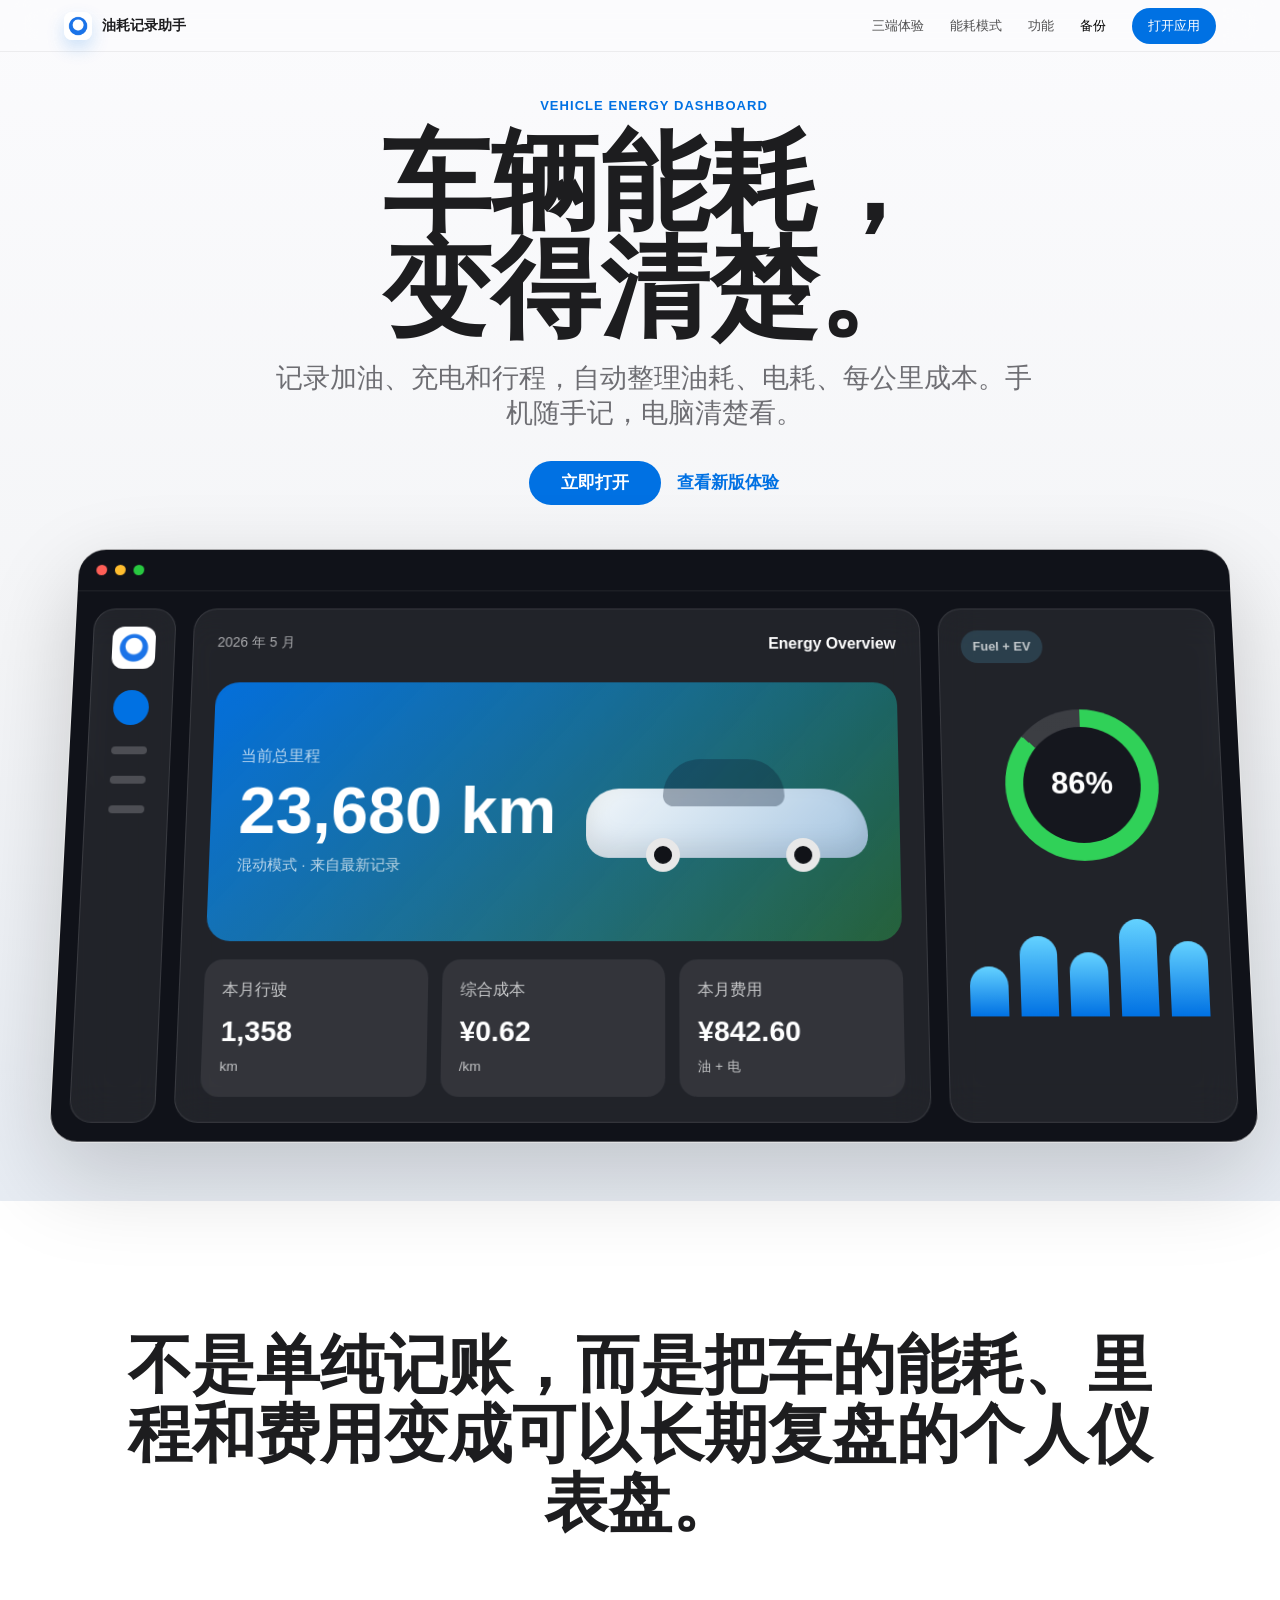
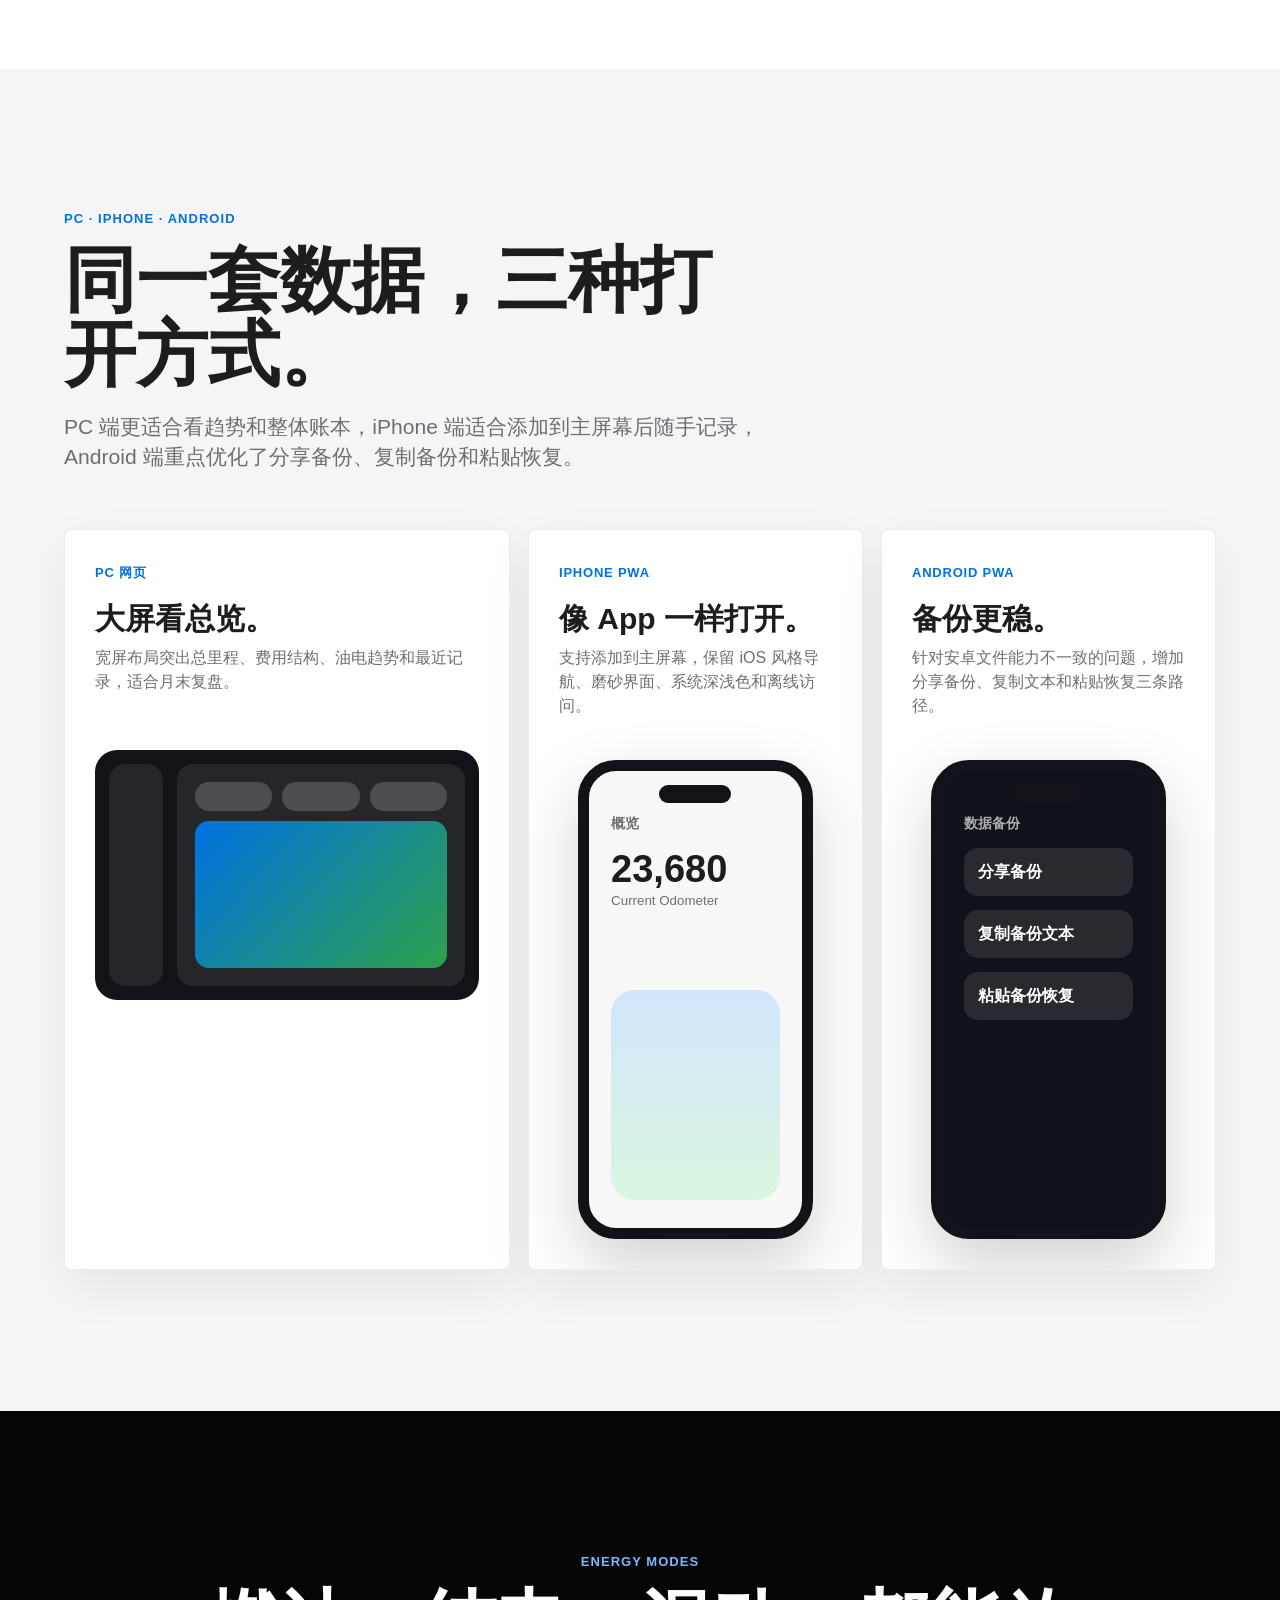
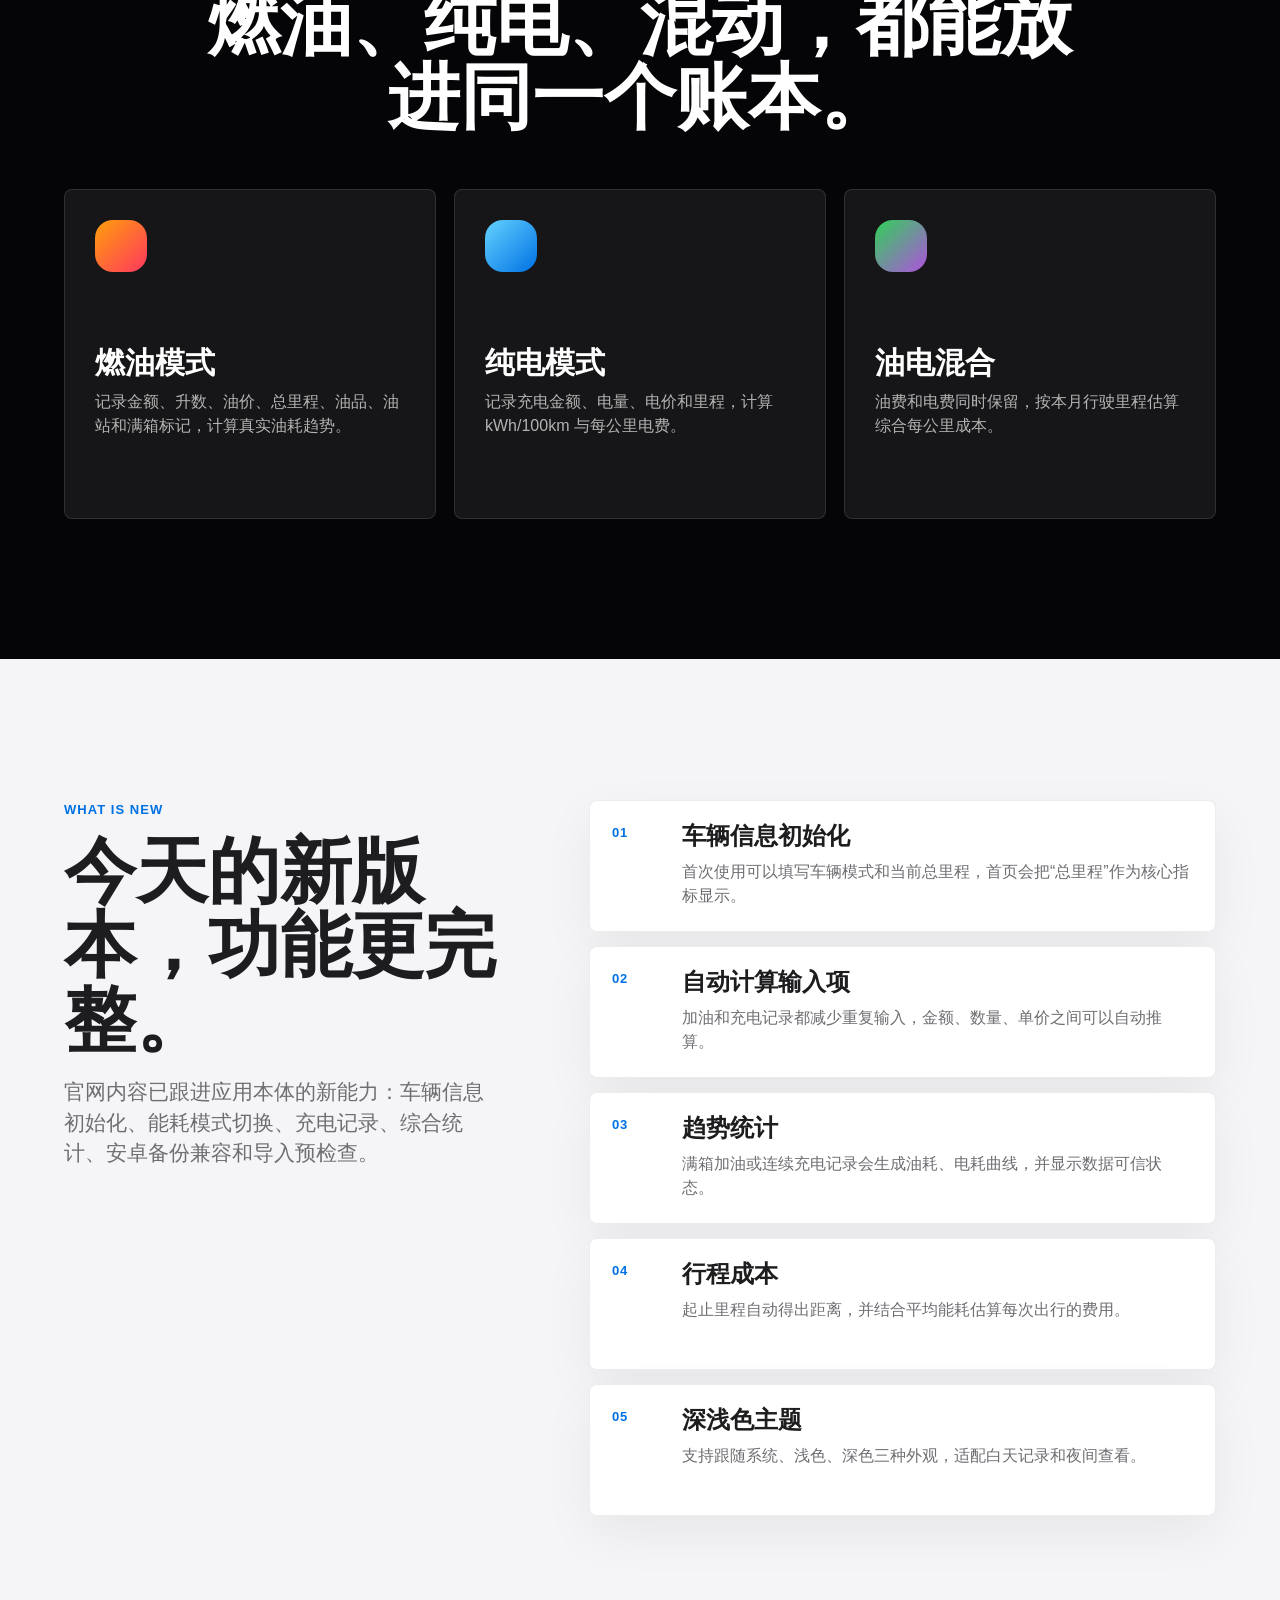
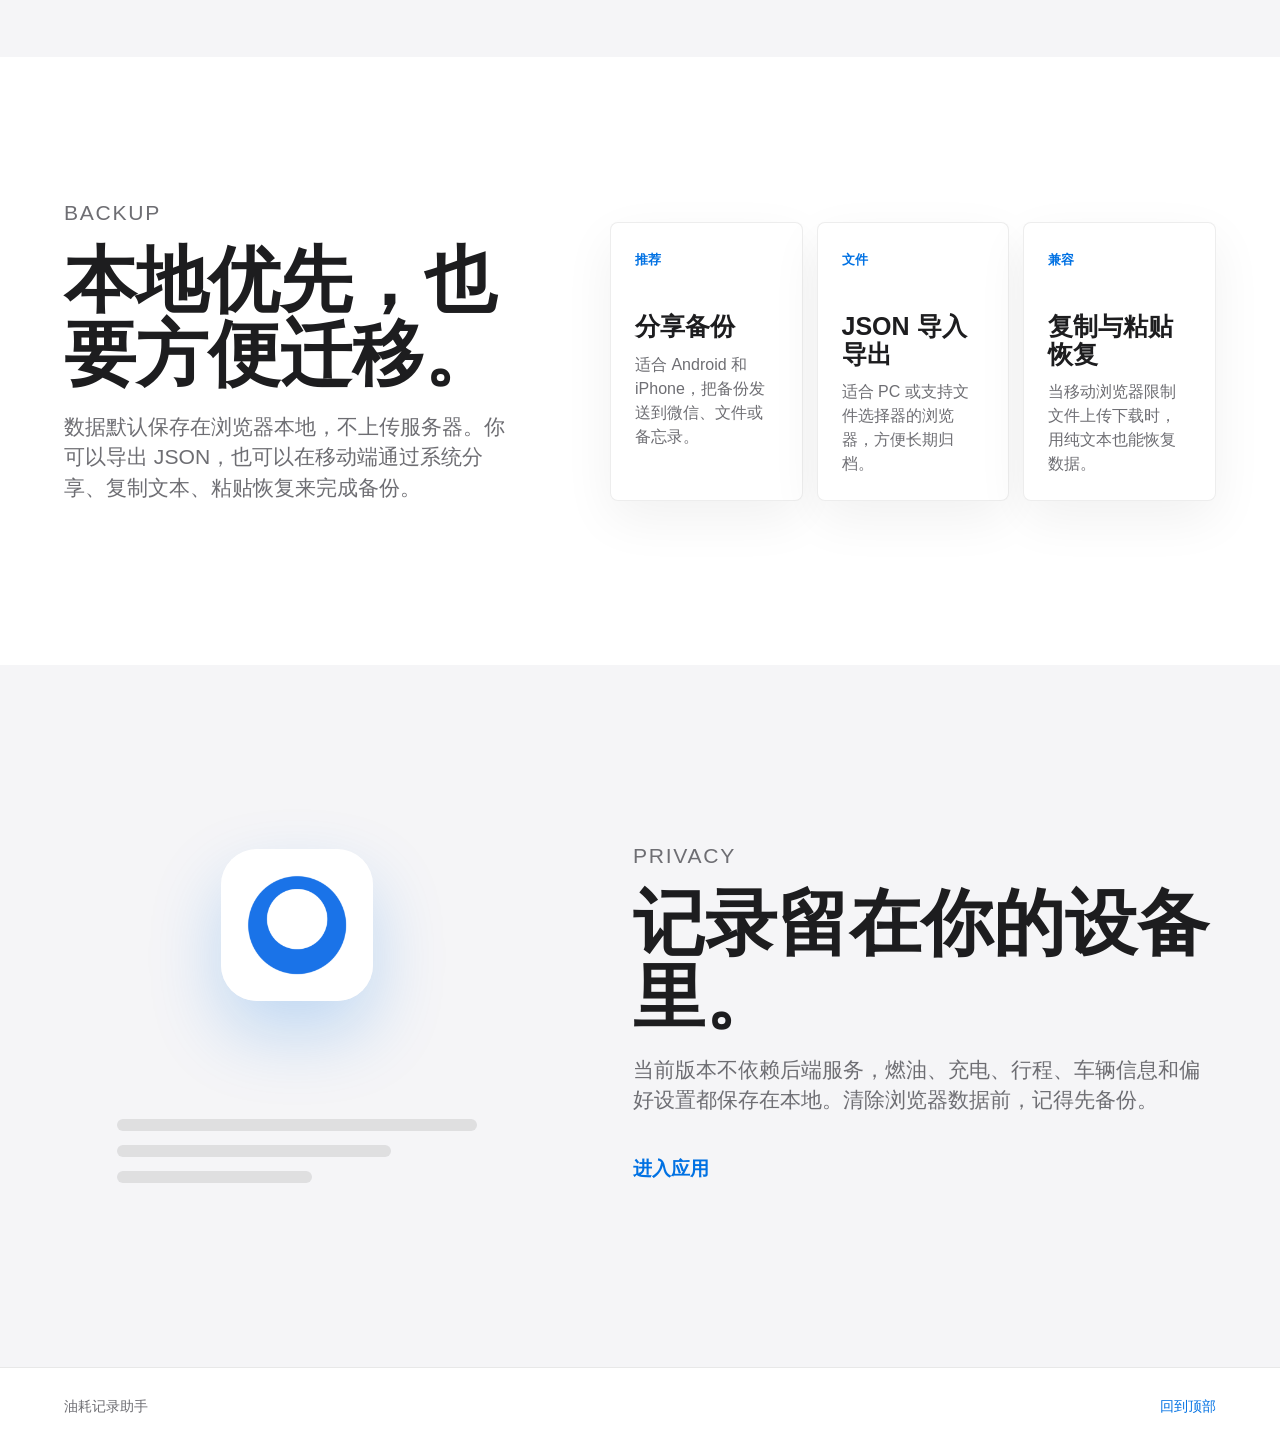
==== commit 09b50abf: "Add official product landing page" ====
--- a/official.html
+++ b/official.html
@@ -4,21 +4,22 @@
   <meta charset="UTF-8">
   <meta name="viewport" content="width=device-width, initial-scale=1.0">
   <meta name="theme-color" content="#f5f5f7">
-  <title>油耗记录助手 - 官网视觉第一版</title>
-  <meta name="description" content="油耗记录助手是一款车辆能耗记录 PWA，帮助你记录加油、行程、油耗趋势和用车成本。">
+  <title>油耗记录助手 - 车辆能耗记录 PWA</title>
+  <meta name="description" content="油耗记录助手是一款车辆能耗记录 PWA，支持燃油、纯电、混动、行程、趋势统计和本地备份。">
   <link rel="apple-touch-icon" href="icons/icon-192.png">
   <link rel="stylesheet" href="official.css">
 </head>
 <body>
   <header class="site-nav" aria-label="官网导航">
-    <a class="brand" href="#top" aria-label="油耗记录助手首页">
+    <a class="brand" href="#top" aria-label="油耗记录助手官网首页">
       <img src="icons/icon-192.png" alt="" width="28" height="28">
       <span>油耗记录助手</span>
     </a>
     <nav class="nav-links" aria-label="页面章节">
-      <a href="#experience">体验</a>
-      <a href="#insight">洞察</a>
-      <a href="#privacy">隐私</a>
+      <a href="#platforms">三端体验</a>
+      <a href="#energy">能耗模式</a>
+      <a href="#features">功能</a>
+      <a href="#backup">备份</a>
       <a href="index.html" class="nav-cta">打开应用</a>
     </nav>
   </header>
@@ -26,177 +27,187 @@
   <main id="top">
     <section class="hero-section" aria-labelledby="hero-title">
       <div class="hero-copy reveal">
-        <p class="eyebrow">Fuel intelligence, made calm.</p>
-        <h1 id="hero-title">油耗记录助手</h1>
-        <p class="hero-subtitle">把每一次加油、每一段行程和每一笔用车成本，整理成清晰、安静、可信赖的车辆能耗视图。</p>
+        <p class="eyebrow">Vehicle energy dashboard</p>
+        <h1 id="hero-title"><span>车辆能耗，</span><span>变得清楚。</span></h1>
+        <p class="hero-subtitle"><span>记录加油、充电和行程，</span><span>自动整理油耗、电耗、每公里成本。</span><span>手机随手记，电脑清楚看。</span></p>
         <div class="hero-actions">
-          <a class="primary-action" href="index.html">立即体验</a>
-          <a class="secondary-action" href="#experience">查看设计</a>
+          <a class="primary-action" href="index.html">立即打开</a>
+          <a class="secondary-action" href="#platforms">查看新版体验</a>
         </div>
       </div>
 
-      <div class="product-stage reveal" aria-label="产品界面预览">
-        <div class="desktop-frame">
-          <div class="frame-bar">
-            <span></span><span></span><span></span>
-          </div>
-          <div class="desktop-ui">
-            <div class="ui-rail">
-              <img src="icons/icon-192.png" alt="" width="42" height="42">
-              <span class="rail-active"></span>
-              <span></span>
-              <span></span>
+      <div class="hero-product reveal" aria-label="车辆能耗中控台预览">
+        <div class="desktop-shell">
+          <div class="window-bar"><span></span><span></span><span></span></div>
+          <div class="dashboard-preview">
+            <aside class="dashboard-rail">
+              <img src="icons/icon-192.png" alt="" width="44" height="44">
+              <span class="active"></span>
+              <span></span>
+              <span></span>
+              <span></span>
+            </aside>
+            <section class="dashboard-main">
+              <div class="preview-topline">
+                <span>2026 年 5 月</span>
+                <strong>Energy Overview</strong>
+              </div>
+              <div class="preview-hero-card">
+                <div>
+                  <span>当前总里程</span>
+                  <strong>23,680 km</strong>
+                  <small>混动模式 · 来自最新记录</small>
+                </div>
+                <div class="vehicle-art" aria-hidden="true">
+                  <span class="car-body"></span>
+                  <span class="car-window"></span>
+                  <i></i><i></i>
+                </div>
+              </div>
+              <div class="preview-metrics">
+                <article><span>本月行驶</span><strong>1,358</strong><small>km</small></article>
+                <article><span>综合成本</span><strong>¥0.62</strong><small>/km</small></article>
+                <article><span>本月费用</span><strong>¥842.60</strong><small>油 + 电</small></article>
+              </div>
+            </section>
+            <section class="dashboard-side">
+              <div class="mode-chip">Fuel + EV</div>
+              <div class="ring-meter"><span>86%</span></div>
+              <div class="mini-trend" aria-hidden="true">
+                <i style="height:42%"></i><i style="height:68%"></i><i style="height:54%"></i><i style="height:82%"></i><i style="height:63%"></i>
+              </div>
+            </section>
+          </div>
+        </div>
+      </div>
+    </section>
+
+    <section class="statement-section">
+      <p class="reveal">不是单纯记账，而是把车的能耗、里程和费用变成可以长期复盘的个人仪表盘。</p>
+    </section>
+
+    <section id="platforms" class="platform-section" aria-labelledby="platform-title">
+      <div class="section-copy reveal">
+        <p class="eyebrow">PC · iPhone · Android</p>
+        <h2 id="platform-title">同一套数据，三种打开方式。</h2>
+        <p>PC 端更适合看趋势和整体账本，iPhone 端适合添加到主屏幕后随手记录，Android 端重点优化了分享备份、复制备份和粘贴恢复。</p>
+      </div>
+      <div class="platform-grid">
+        <article class="platform-card pc-card reveal">
+          <span class="platform-label">PC 网页</span>
+          <h3>大屏看总览。</h3>
+          <p>宽屏布局突出总里程、费用结构、油电趋势和最近记录，适合月末复盘。</p>
+          <div class="pc-mini">
+            <div class="pc-sidebar"></div>
+            <div class="pc-content">
+              <i></i><i></i><i></i>
               <span></span>
             </div>
-            <div class="ui-main">
-              <div class="ui-topline">
-                <span>2026 年 5 月</span>
-                <strong>车辆能耗中控台</strong>
-              </div>
-              <div class="ui-hero-card">
-                <span>本月用车成本</span>
-                <strong>¥ 842.60</strong>
-                <small>平均 0.62 元 / 公里</small>
-                <div class="soft-chart" aria-hidden="true">
-                  <i style="height:38%"></i>
-                  <i style="height:54%"></i>
-                  <i style="height:45%"></i>
-                  <i style="height:72%"></i>
-                  <i style="height:58%"></i>
-                  <i style="height:84%"></i>
-                  <i style="height:66%"></i>
-                </div>
-              </div>
-              <div class="metric-strip">
-                <div><span>平均油耗</span><strong>7.4 L</strong></div>
-                <div><span>本月里程</span><strong>1,358 km</strong></div>
-                <div><span>加油次数</span><strong>4</strong></div>
-              </div>
-            </div>
-            <div class="ui-panel">
-              <div class="panel-chip">Full tank</div>
-              <div class="gauge-ring"><span>86%</span></div>
-              <div class="list-line strong"></div>
-              <div class="list-line"></div>
-              <div class="list-line short"></div>
-            </div>
-          </div>
-        </div>
-      </div>
-    </section>
-
-    <section class="statement-section">
-      <p class="reveal">不只是一张表格。它更像一个为车主准备的安静仪表盘：少一点打扰，多一点确定。</p>
-    </section>
-
-    <section id="experience" class="showcase-section light-band" aria-labelledby="experience-title">
+          </div>
+        </article>
+        <article class="platform-card iphone-card reveal">
+          <span class="platform-label">iPhone PWA</span>
+          <h3>像 App 一样打开。</h3>
+          <p>支持添加到主屏幕，保留 iOS 风格导航、磨砂界面、系统深浅色和离线访问。</p>
+          <div class="phone-mini ios-phone">
+            <b></b>
+            <span>概览</span>
+            <strong>23,680</strong>
+            <small>Current Odometer</small>
+            <i></i>
+          </div>
+        </article>
+        <article class="platform-card android-card reveal">
+          <span class="platform-label">Android PWA</span>
+          <h3>备份更稳。</h3>
+          <p>针对安卓文件能力不一致的问题，增加分享备份、复制文本和粘贴恢复三条路径。</p>
+          <div class="phone-mini android-phone">
+            <b></b>
+            <span>数据备份</span>
+            <em>分享备份</em>
+            <em>复制备份文本</em>
+            <em>粘贴备份恢复</em>
+          </div>
+        </article>
+      </div>
+    </section>
+
+    <section id="energy" class="energy-section dark-band" aria-labelledby="energy-title">
+      <div class="center-copy reveal">
+        <p class="eyebrow">Energy modes</p>
+        <h2 id="energy-title">燃油、纯电、混动，都能放进同一个账本。</h2>
+      </div>
+      <div class="energy-grid">
+        <article class="energy-card reveal">
+          <span class="energy-icon fuel-icon"></span>
+          <h3>燃油模式</h3>
+          <p>记录金额、升数、油价、总里程、油品、油站和满箱标记，计算真实油耗趋势。</p>
+        </article>
+        <article class="energy-card reveal">
+          <span class="energy-icon ev-icon"></span>
+          <h3>纯电模式</h3>
+          <p>记录充电金额、电量、电价和里程，计算 kWh/100km 与每公里电费。</p>
+        </article>
+        <article class="energy-card reveal">
+          <span class="energy-icon hybrid-icon"></span>
+          <h3>油电混合</h3>
+          <p>油费和电费同时保留，按本月行驶里程估算综合每公里成本。</p>
+        </article>
+      </div>
+    </section>
+
+    <section id="features" class="feature-section" aria-labelledby="feature-title">
       <div class="section-copy reveal">
-        <p class="eyebrow">Experience</p>
-        <h2 id="experience-title">记录动作足够快，界面才会被长期使用。</h2>
-        <p>加油、行程、统计和设置被放进同一套轻量 PWA 体验里。手机端继续保持工具效率，官网第一版则先建立“产品值得信赖”的视觉印象。</p>
-      </div>
-      <div class="phone-lineup reveal" aria-label="移动端界面展示">
-        <article class="phone-device">
-          <div class="phone-screen home-preview">
-            <span class="phone-kicker">概览</span>
-            <strong>¥ 842.60</strong>
-            <small>本月油费</small>
-            <div class="phone-wave"></div>
-            <div class="phone-grid">
-              <i></i><i></i><i></i><i></i>
-            </div>
-          </div>
-        </article>
-        <article class="phone-device offset">
-          <div class="phone-screen stats-preview">
-            <span class="phone-kicker">统计</span>
-            <div class="mini-bars"><i></i><i></i><i></i><i></i><i></i></div>
-            <strong>7.4 L/100km</strong>
-            <small>近 30 天平均</small>
-          </div>
-        </article>
-      </div>
-    </section>
-
-    <section id="insight" class="feature-band dark-band" aria-labelledby="insight-title">
-      <div class="feature-copy reveal">
-        <p class="eyebrow">Insight</p>
-        <h2 id="insight-title">让数字自己变得有解释力。</h2>
-      </div>
-      <div class="feature-grid">
-        <article class="feature-card reveal">
-          <span class="feature-dot blue"></span>
-          <h3>油耗趋势</h3>
-          <p>从满箱记录中推算百公里油耗，把异常波动从“感觉”变成可追踪的曲线。</p>
-        </article>
-        <article class="feature-card reveal">
-          <span class="feature-dot green"></span>
-          <h3>行程成本</h3>
-          <p>把里程、金额、升数和油价放在一起，适合通勤、旅行和多场景用车复盘。</p>
-        </article>
-        <article class="feature-card reveal">
-          <span class="feature-dot amber"></span>
-          <h3>离线可用</h3>
-          <p>PWA 架构让应用可以添加到桌面，核心数据保存在本地，弱网场景也能继续记录。</p>
-        </article>
-        <article class="feature-card reveal">
-          <span class="feature-dot rose"></span>
-          <h3>自动计算</h3>
-          <p>金额、升数和油价填写任意两项即可推算第三项，减少加油站现场记录的输入负担。</p>
-        </article>
-        <article class="feature-card reveal">
-          <span class="feature-dot violet"></span>
-          <h3>JSON 备份</h3>
-          <p>支持导出和导入完整数据，换设备、重装浏览器或长期留档时都能自己掌控记录。</p>
-        </article>
-        <article class="feature-card reveal">
-          <span class="feature-dot cyan"></span>
-          <h3>月度概览</h3>
-          <p>把本月油费、里程、平均油耗和每公里成本收拢到首页，打开就能判断用车状态。</p>
-        </article>
-      </div>
-    </section>
-
-    <section class="workflow-section" aria-labelledby="workflow-title">
-      <div class="workflow-copy reveal">
-        <p class="eyebrow">Workflow</p>
-        <h2 id="workflow-title">从一条记录，到一套用车账本。</h2>
-        <p>官网第一版把核心路径讲清楚：快速记录、自动整理、趋势分析、本地备份。后续可以继续加入多车辆、云同步和更完整的桌面端数据大屏。</p>
-      </div>
-      <div class="workflow-board" aria-label="功能流程">
-        <article class="reveal">
+        <p class="eyebrow">What is new</p>
+        <h2 id="feature-title">今天的新版本，功能更完整。</h2>
+        <p>官网内容已跟进应用本体的新能力：车辆信息初始化、能耗模式切换、充电记录、综合统计、安卓备份兼容和导入预检查。</p>
+      </div>
+      <div class="feature-list">
+        <article class="feature-row reveal">
           <span>01</span>
-          <h3>加油记录</h3>
-          <p>日期、里程、金额、升数、油价、满箱标记和备注。</p>
-        </article>
-        <article class="reveal">
+          <div><h3>车辆信息初始化</h3><p>首次使用可以填写车辆模式和当前总里程，首页会把“总里程”作为核心指标显示。</p></div>
+        </article>
+        <article class="feature-row reveal">
           <span>02</span>
-          <h3>行程记录</h3>
-          <p>起止里程自动计算距离，并结合平均油耗估算成本。</p>
-        </article>
-        <article class="reveal">
+          <div><h3>自动计算输入项</h3><p>加油和充电记录都减少重复输入，金额、数量、单价之间可以自动推算。</p></div>
+        </article>
+        <article class="feature-row reveal">
           <span>03</span>
-          <h3>统计分析</h3>
-          <p>汇总百公里油耗、每公里油费和近期消耗趋势。</p>
-        </article>
-        <article class="reveal">
+          <div><h3>趋势统计</h3><p>满箱加油或连续充电记录会生成油耗、电耗曲线，并显示数据可信状态。</p></div>
+        </article>
+        <article class="feature-row reveal">
           <span>04</span>
-          <h3>设置备份</h3>
-          <p>主题切换、数据导入导出和清空数据二次确认。</p>
-        </article>
-      </div>
-    </section>
-
-    <section id="privacy" class="privacy-section" aria-labelledby="privacy-title">
+          <div><h3>行程成本</h3><p>起止里程自动得出距离，并结合平均能耗估算每次出行的费用。</p></div>
+        </article>
+        <article class="feature-row reveal">
+          <span>05</span>
+          <div><h3>深浅色主题</h3><p>支持跟随系统、浅色、深色三种外观，适配白天记录和夜间查看。</p></div>
+        </article>
+      </div>
+    </section>
+
+    <section id="backup" class="backup-section" aria-labelledby="backup-title">
+      <div class="backup-copy reveal">
+        <p class="eyebrow">Backup</p>
+        <h2 id="backup-title">本地优先，也要方便迁移。</h2>
+        <p>数据默认保存在浏览器本地，不上传服务器。你可以导出 JSON，也可以在移动端通过系统分享、复制文本、粘贴恢复来完成备份。</p>
+      </div>
+      <div class="backup-board reveal" aria-label="备份能力">
+        <article><span>推荐</span><strong>分享备份</strong><p>适合 Android 和 iPhone，把备份发送到微信、文件或备忘录。</p></article>
+        <article><span>文件</span><strong>JSON 导入导出</strong><p>适合 PC 或支持文件选择器的浏览器，方便长期归档。</p></article>
+        <article><span>兼容</span><strong>复制与粘贴恢复</strong><p>当移动浏览器限制文件上传下载时，用纯文本也能恢复数据。</p></article>
+      </div>
+    </section>
+
+    <section class="privacy-section" aria-labelledby="privacy-title">
       <div class="privacy-visual reveal" aria-hidden="true">
-        <img src="icons/icon-512.png" alt="" width="156" height="156">
-        <div class="orbit one"></div>
-        <div class="orbit two"></div>
+        <img src="icons/icon-512.png" alt="" width="152" height="152">
+        <div class="privacy-lines"><span></span><span></span><span></span></div>
       </div>
       <div class="privacy-copy reveal">
         <p class="eyebrow">Privacy</p>
-        <h2 id="privacy-title">数据留在你的浏览器里。</h2>
-        <p>当前版本不依赖后端服务，记录存储在本地 localStorage。导出 JSON 后，可以自己备份、迁移或长期保存。</p>
+        <h2 id="privacy-title">记录留在你的设备里。</h2>
+        <p>当前版本不依赖后端服务，燃油、充电、行程、车辆信息和偏好设置都保存在本地。清除浏览器数据前，记得先备份。</p>
         <a class="text-link" href="index.html">进入应用</a>
       </div>
     </section>
--- a/official.css
+++ b/official.css
@@ -3,6 +3,7 @@
   --ink: #1d1d1f;
   --muted: #6e6e73;
   --soft: #f5f5f7;
+  --paper: #ffffff;
   --line: rgba(29, 29, 31, 0.1);
   --blue: #0071e3;
   --green: #30d158;
@@ -10,8 +11,8 @@
   --rose: #ff375f;
   --violet: #af52de;
   --cyan: #64d2ff;
-  --panel: rgba(255, 255, 255, 0.78);
-  --shadow: 0 28px 80px rgba(0, 0, 0, 0.18);
+  --dark: #050507;
+  --shadow: 0 30px 90px rgba(0, 0, 0, 0.18);
 }
 
 * {
@@ -21,18 +22,23 @@
 html {
   scroll-behavior: smooth;
   -webkit-text-size-adjust: 100%;
+  width: 100%;
+  max-width: 100%;
+  overflow-x: hidden;
 }
 
 body {
   margin: 0;
   min-width: 320px;
-  background: #fff;
+  width: 100%;
+  max-width: 100%;
+  overflow-x: hidden;
+  background: var(--paper);
   color: var(--ink);
   font-family: -apple-system, BlinkMacSystemFont, "SF Pro Display", "Segoe UI", "PingFang SC", "Microsoft YaHei", sans-serif;
   font-size: 16px;
   line-height: 1.5;
   letter-spacing: 0;
-  overflow-x: hidden;
   -webkit-font-smoothing: antialiased;
 }
 
@@ -55,7 +61,7 @@
   display: flex;
   align-items: center;
   justify-content: space-between;
-  background: rgba(251, 251, 253, 0.74);
+  background: rgba(251, 251, 253, 0.76);
   border-bottom: 1px solid rgba(0, 0, 0, 0.06);
   backdrop-filter: blur(24px) saturate(180%);
   -webkit-backdrop-filter: blur(24px) saturate(180%);
@@ -71,7 +77,7 @@
 .brand {
   gap: 10px;
   font-size: 14px;
-  font-weight: 700;
+  font-weight: 720;
 }
 
 .brand img {
@@ -80,20 +86,25 @@
 }
 
 .nav-links {
-  gap: 28px;
+  gap: 26px;
   color: rgba(29, 29, 31, 0.78);
   font-size: 13px;
-  font-weight: 500;
+  font-weight: 560;
 }
 
 .nav-links a {
   min-height: 36px;
   display: inline-flex;
   align-items: center;
-  transition: color 180ms ease, opacity 180ms ease;
+  transition: color 180ms ease, transform 180ms ease;
 }
 
 .nav-links a:hover {
+  color: #000;
+  transform: translateY(-1px);
+}
+
+.nav-links a.is-current {
   color: #000;
 }
 
@@ -107,33 +118,18 @@
 }
 
 .hero-section {
-  position: relative;
   min-height: 100vh;
   min-height: 100dvh;
   padding: 96px clamp(20px, 5vw, 72px) 64px;
   display: grid;
   place-items: center;
-  overflow: hidden;
   background:
-    radial-gradient(circle at 50% 72%, rgba(0, 113, 227, 0.22), transparent 34%),
-    linear-gradient(180deg, #fbfbfd 0%, #f4f5f7 50%, #e9edf2 100%);
-}
-
-.hero-section::after {
-  content: "";
-  position: absolute;
-  inset: auto 8% -18%;
-  height: 28%;
-  border-radius: 50%;
-  background: rgba(0, 0, 0, 0.16);
-  filter: blur(42px);
+    linear-gradient(180deg, #fbfbfd 0%, #f4f5f7 54%, #e8edf4 100%);
 }
 
 .hero-copy {
-  position: relative;
-  z-index: 2;
-  width: min(900px, 100%);
-  margin: 0 auto 28px;
+  width: min(980px, 100%);
+  margin: 0 auto 34px;
   text-align: center;
 }
 
@@ -155,18 +151,26 @@
 
 h1 {
   margin-bottom: 18px;
-  font-size: clamp(56px, 9vw, 124px);
-  line-height: 0.96;
-  font-weight: 760;
+  font-size: clamp(54px, 8.5vw, 116px);
+  line-height: 0.98;
+  font-weight: 780;
+}
+
+h1 span {
+  display: inline-block;
 }
 
 .hero-subtitle {
   width: min(760px, 100%);
   margin: 0 auto;
   color: var(--muted);
-  font-size: clamp(20px, 2.2vw, 30px);
-  line-height: 1.28;
+  font-size: clamp(20px, 2.1vw, 30px);
+  line-height: 1.3;
   font-weight: 560;
+}
+
+.hero-subtitle span {
+  display: inline;
 }
 
 .hero-actions {
@@ -197,24 +201,23 @@
   color: var(--blue);
 }
 
-.product-stage {
-  position: relative;
-  z-index: 1;
-  width: min(1120px, 96vw);
+.hero-product {
+  width: min(1180px, 96vw);
+  max-width: 100%;
   perspective: 1400px;
 }
 
-.desktop-frame {
-  min-height: 520px;
+.desktop-shell {
+  min-height: 548px;
   overflow: hidden;
-  border: 1px solid rgba(255, 255, 255, 0.86);
+  border: 1px solid rgba(255, 255, 255, 0.9);
   border-radius: 28px;
-  background: rgba(16, 18, 24, 0.92);
+  background: #101219;
   box-shadow: var(--shadow);
-  transform: rotateX(8deg);
-}
-
-.frame-bar {
+  transform: rotateX(7deg);
+}
+
+.window-bar {
   height: 44px;
   padding: 0 18px;
   display: flex;
@@ -223,41 +226,36 @@
   border-bottom: 1px solid rgba(255, 255, 255, 0.08);
 }
 
-.frame-bar span {
+.window-bar span {
   width: 11px;
   height: 11px;
   border-radius: 50%;
   background: #ff5f57;
 }
 
-.frame-bar span:nth-child(2) {
-  background: #ffbd2e;
-}
-
-.frame-bar span:nth-child(3) {
-  background: #28c840;
-}
-
-.desktop-ui {
-  min-height: 476px;
-  display: grid;
-  grid-template-columns: 84px minmax(0, 1fr) 280px;
+.window-bar span:nth-child(2) { background: #ffbd2e; }
+.window-bar span:nth-child(3) { background: #28c840; }
+
+.dashboard-preview {
+  min-height: 504px;
+  min-width: 0;
+  padding: 18px;
+  display: grid;
+  grid-template-columns: 84px minmax(0, 1fr) 282px;
   gap: 18px;
-  padding: 18px;
   color: #fff;
 }
 
-.ui-rail,
-.ui-main,
-.ui-panel,
-.feature-card {
+.dashboard-rail,
+.dashboard-main,
+.dashboard-side {
   border: 1px solid rgba(255, 255, 255, 0.11);
   background: rgba(255, 255, 255, 0.07);
   backdrop-filter: blur(20px);
   -webkit-backdrop-filter: blur(20px);
 }
 
-.ui-rail {
+.dashboard-rail {
   padding: 18px 0;
   border-radius: 22px;
   display: flex;
@@ -266,32 +264,33 @@
   gap: 22px;
 }
 
-.ui-rail img {
+.dashboard-rail img {
   border-radius: 12px;
 }
 
-.ui-rail span {
+.dashboard-rail span {
   width: 36px;
   height: 8px;
   border-radius: 999px;
   background: rgba(255, 255, 255, 0.2);
 }
 
-.ui-rail .rail-active {
+.dashboard-rail .active {
   height: 36px;
   background: var(--blue);
 }
 
-.ui-main,
-.ui-panel {
+.dashboard-main,
+.dashboard-side {
   border-radius: 24px;
 }
 
-.ui-main {
+.dashboard-main {
+  min-width: 0;
   padding: 24px;
 }
 
-.ui-topline {
+.preview-topline {
   display: flex;
   justify-content: space-between;
   gap: 18px;
@@ -299,105 +298,132 @@
   font-size: 14px;
 }
 
-.ui-topline strong {
+.preview-topline strong {
   color: #fff;
   font-size: 16px;
 }
 
-.ui-hero-card {
+.preview-hero-card {
+  min-height: 262px;
+  min-width: 0;
   margin-top: 28px;
-  min-height: 254px;
   padding: 28px;
+  display: grid;
+  grid-template-columns: 1.05fr 0.95fr;
+  gap: 24px;
+  align-items: center;
   border-radius: 24px;
   background:
-    linear-gradient(135deg, rgba(0, 113, 227, 0.95), rgba(29, 29, 31, 0.42)),
-    linear-gradient(90deg, rgba(255, 255, 255, 0.14), rgba(255, 255, 255, 0));
-}
-
-.ui-hero-card span,
-.ui-hero-card small,
-.metric-strip span,
-.panel-chip {
-  color: rgba(255, 255, 255, 0.7);
-}
-
-.ui-hero-card strong {
+    linear-gradient(135deg, rgba(0, 113, 227, 0.95), rgba(48, 209, 88, 0.36)),
+    linear-gradient(90deg, rgba(255, 255, 255, 0.16), rgba(255, 255, 255, 0));
+}
+
+.preview-hero-card span,
+.preview-hero-card small,
+.preview-metrics span,
+.preview-metrics small,
+.mode-chip {
+  color: rgba(255, 255, 255, 0.72);
+}
+
+.preview-hero-card strong {
   display: block;
-  margin-top: 8px;
-  font-size: clamp(44px, 6vw, 72px);
+  margin-top: 10px;
+  font-size: clamp(42px, 5.2vw, 70px);
   line-height: 1;
-}
-
-.ui-hero-card small {
+  overflow-wrap: anywhere;
+}
+
+.preview-hero-card small {
   display: block;
-  margin-top: 8px;
+  margin-top: 10px;
   font-size: 15px;
 }
 
-.soft-chart {
-  height: 86px;
-  margin-top: 28px;
-  display: flex;
-  align-items: end;
-  gap: 12px;
-}
-
-.soft-chart i,
-.mini-bars i {
-  flex: 1;
-  min-width: 12px;
-  border-radius: 999px 999px 8px 8px;
-  background: rgba(255, 255, 255, 0.58);
-}
-
-.metric-strip {
+.vehicle-art {
+  position: relative;
+  height: 164px;
+}
+
+.car-body {
+  position: absolute;
+  inset: 60px 4px 34px;
+  border-radius: 50px 72px 34px 34px;
+  background: linear-gradient(135deg, rgba(255,255,255,0.95), rgba(194,218,255,0.82));
+  box-shadow: inset 0 -12px 26px rgba(0, 0, 0, 0.1);
+}
+
+.car-window {
+  position: absolute;
+  left: 28%;
+  top: 30px;
+  width: 42%;
+  height: 48px;
+  border-radius: 42px 42px 12px 12px;
+  background: rgba(13, 31, 54, 0.34);
+}
+
+.vehicle-art i {
+  position: absolute;
+  bottom: 20px;
+  width: 34px;
+  height: 34px;
+  border-radius: 50%;
+  background: #111318;
+  border: 8px solid rgba(255,255,255,0.9);
+}
+
+.vehicle-art i:first-of-type { left: 22%; }
+.vehicle-art i:last-of-type { right: 18%; }
+
+.preview-metrics {
   margin-top: 18px;
   display: grid;
   grid-template-columns: repeat(3, minmax(0, 1fr));
   gap: 14px;
 }
 
-.metric-strip div {
+.preview-metrics article {
   min-height: 92px;
+  min-width: 0;
   padding: 18px;
   border-radius: 18px;
   background: rgba(255, 255, 255, 0.08);
 }
 
-.metric-strip strong {
+.preview-metrics strong {
   display: block;
-  margin-top: 10px;
-  font-size: 25px;
-}
-
-.ui-panel {
+  margin-top: 8px;
+  font-size: 28px;
+}
+
+.dashboard-side {
   padding: 22px;
   display: flex;
   flex-direction: column;
-  justify-content: center;
-  align-items: center;
-}
-
-.panel-chip {
+  align-items: center;
+}
+
+.mode-chip {
   align-self: flex-start;
   padding: 7px 12px;
   border-radius: 999px;
-  background: rgba(48, 209, 88, 0.18);
+  background: rgba(100, 210, 255, 0.16);
   font-size: 13px;
-  font-weight: 700;
-}
-
-.gauge-ring {
+  font-weight: 740;
+}
+
+.ring-meter {
   width: 154px;
   height: 154px;
-  margin: 42px 0 34px;
+  margin: 48px 0 38px;
   display: grid;
   place-items: center;
   border-radius: 50%;
   background: conic-gradient(var(--green) 0 86%, rgba(255, 255, 255, 0.12) 86% 100%);
 }
 
-.gauge-ring span {
+.ring-meter span {
   width: 118px;
   height: 118px;
   display: grid;
@@ -408,21 +434,18 @@
   font-weight: 760;
 }
 
-.list-line {
+.mini-trend {
   width: 100%;
-  height: 13px;
-  margin-top: 12px;
-  border-radius: 999px;
-  background: rgba(255, 255, 255, 0.14);
-}
-
-.list-line.strong {
-  background: rgba(255, 255, 255, 0.32);
-}
-
-.list-line.short {
-  width: 70%;
-  align-self: flex-start;
+  height: 116px;
+  display: flex;
+  align-items: end;
+  gap: 12px;
+}
+
+.mini-trend i {
+  flex: 1;
+  border-radius: 999px 999px 8px 8px;
+  background: linear-gradient(180deg, var(--cyan), var(--blue));
 }
 
 .statement-section {
@@ -430,40 +453,41 @@
   padding: 110px clamp(24px, 8vw, 140px);
   display: grid;
   place-items: center;
-  background: #fff;
 }
 
 .statement-section p {
-  max-width: 980px;
+  max-width: 1030px;
+  margin-bottom: 0;
   color: var(--ink);
-  font-size: clamp(36px, 5vw, 76px);
-  line-height: 1.06;
+  font-size: clamp(34px, 5vw, 74px);
+  line-height: 1.08;
   font-weight: 760;
   text-align: center;
 }
 
-.showcase-section,
-.feature-band,
-.workflow-section,
+.platform-section,
+.energy-section,
+.feature-section,
+.backup-section,
 .privacy-section {
   padding: clamp(84px, 11vw, 150px) clamp(20px, 5vw, 72px);
 }
 
-.light-band {
+.platform-section,
+.feature-section {
   background: var(--soft);
 }
 
-.showcase-section {
-  display: grid;
-  grid-template-columns: minmax(300px, 0.9fr) minmax(360px, 1.1fr);
-  gap: clamp(42px, 8vw, 120px);
-  align-items: center;
-}
-
 .section-copy,
-.feature-copy,
+.backup-copy,
 .privacy-copy {
-  max-width: 640px;
+  max-width: 700px;
+}
+
+.center-copy {
+  width: min(930px, 100%);
+  margin: 0 auto 54px;
+  text-align: center;
 }
 
 h2 {
@@ -474,6 +498,7 @@
 }
 
 .section-copy p:not(.eyebrow),
+.backup-copy p,
 .privacy-copy p {
   color: var(--muted);
   font-size: clamp(18px, 1.65vw, 24px);
@@ -481,262 +506,309 @@
   font-weight: 520;
 }
 
-.phone-lineup {
-  min-height: 590px;
-  display: flex;
-  align-items: center;
-  justify-content: center;
-  gap: clamp(22px, 4vw, 58px);
-}
-
-.phone-device {
-  width: min(290px, 42vw);
-  min-width: 230px;
-  aspect-ratio: 9 / 18.6;
-  padding: 12px;
-  border-radius: 38px;
-  background: #111318;
-  box-shadow: 0 32px 80px rgba(0, 0, 0, 0.22);
-}
-
-.phone-device.offset {
-  margin-top: 92px;
-}
-
-.phone-screen {
-  position: relative;
-  height: 100%;
+.platform-grid {
+  width: min(1200px, 100%);
+  margin: 56px auto 0;
+  display: grid;
+  grid-template-columns: 1.2fr 0.9fr 0.9fr;
+  gap: 18px;
+}
+
+.platform-card,
+.energy-card,
+.feature-row,
+.backup-board article {
+  border-radius: 8px;
+  background: #fff;
+  border: 1px solid rgba(29, 29, 31, 0.08);
+  box-shadow: 0 18px 52px rgba(0, 0, 0, 0.06);
+}
+
+.platform-card {
+  min-height: 520px;
+  padding: 30px;
   overflow: hidden;
-  padding: 34px 22px;
-  border-radius: 30px;
-  background: #f7f7f8;
-}
-
-.phone-kicker {
-  color: var(--muted);
-  font-size: 15px;
-  font-weight: 700;
-}
-
-.phone-screen strong {
-  display: block;
-  margin-top: 18px;
-  font-size: 36px;
-  line-height: 1;
-}
-
-.phone-screen small {
-  display: block;
-  margin-top: 8px;
-  color: var(--muted);
-  font-size: 15px;
-}
-
-.phone-wave {
-  height: 180px;
-  margin: 48px -22px 0;
-  background:
-    radial-gradient(circle at 36% 48%, rgba(0, 113, 227, 0.55), transparent 32%),
-    radial-gradient(circle at 68% 42%, rgba(48, 209, 88, 0.45), transparent 28%);
-  filter: blur(8px);
-}
-
-.phone-grid {
-  position: absolute;
-  inset: auto 22px 24px;
-  display: grid;
-  grid-template-columns: 1fr 1fr;
-  gap: 12px;
-}
-
-.phone-grid i {
-  height: 74px;
-  border-radius: 20px;
-  background: #fff;
-  box-shadow: 0 10px 24px rgba(0, 0, 0, 0.08);
-}
-
-.stats-preview {
-  background: #111318;
-  color: #fff;
-}
-
-.stats-preview small,
-.stats-preview .phone-kicker {
-  color: rgba(255, 255, 255, 0.62);
-}
-
-.mini-bars {
-  height: 240px;
-  margin-top: 56px;
-  display: flex;
-  align-items: end;
-  gap: 12px;
-}
-
-.mini-bars i {
-  background: linear-gradient(180deg, var(--blue), var(--green));
-}
-
-.mini-bars i:nth-child(1) { height: 42%; }
-.mini-bars i:nth-child(2) { height: 68%; }
-.mini-bars i:nth-child(3) { height: 55%; }
-.mini-bars i:nth-child(4) { height: 82%; }
-.mini-bars i:nth-child(5) { height: 62%; }
-
-.dark-band {
-  background: #050507;
-  color: #fff;
-}
-
-.feature-band {
-  min-height: 88vh;
-}
-
-.feature-copy {
-  margin: 0 auto 52px;
-  text-align: center;
-}
-
-.feature-copy .eyebrow {
-  color: #7ab8ff;
-}
-
-.feature-grid {
-  width: min(1180px, 100%);
-  margin: 0 auto;
-  display: grid;
-  grid-template-columns: repeat(3, minmax(0, 1fr));
-  gap: 18px;
-}
-
-.feature-card {
-  min-height: 286px;
-  padding: 30px;
-  border-radius: 8px;
-}
-
-.feature-dot {
-  width: 46px;
-  height: 46px;
-  display: block;
-  margin-bottom: 58px;
-  border-radius: 50%;
-}
-
-.feature-dot.blue { background: var(--blue); }
-.feature-dot.green { background: var(--green); }
-.feature-dot.amber { background: var(--amber); }
-.feature-dot.rose { background: var(--rose); }
-.feature-dot.violet { background: var(--violet); }
-.feature-dot.cyan { background: var(--cyan); }
-
-.feature-card h3 {
-  margin-bottom: 12px;
-  font-size: 28px;
-}
-
-.feature-card p {
-  margin-bottom: 0;
-  color: rgba(255, 255, 255, 0.68);
-  font-size: 17px;
-}
-
-.workflow-section {
-  display: grid;
-  grid-template-columns: minmax(320px, 0.78fr) minmax(420px, 1.22fr);
-  gap: clamp(42px, 7vw, 96px);
-  align-items: center;
-  background:
-    linear-gradient(180deg, #f5f5f7 0%, #fff 100%);
-}
-
-.workflow-copy {
-  max-width: 620px;
-}
-
-.workflow-copy p:not(.eyebrow) {
-  color: var(--muted);
-  font-size: clamp(18px, 1.5vw, 23px);
-  line-height: 1.45;
-  font-weight: 520;
-}
-
-.workflow-board {
-  display: grid;
-  grid-template-columns: repeat(2, minmax(0, 1fr));
-  gap: 14px;
-}
-
-.workflow-board article {
-  min-height: 210px;
-  padding: 24px;
-  border: 1px solid rgba(29, 29, 31, 0.08);
-  border-radius: 8px;
-  background: rgba(255, 255, 255, 0.74);
-  box-shadow: 0 18px 52px rgba(0, 0, 0, 0.06);
-}
-
-.workflow-board span {
-  display: inline-flex;
-  align-items: center;
-  min-height: 30px;
-  margin-bottom: 38px;
+}
+
+.platform-label {
   color: var(--blue);
   font-size: 13px;
   font-weight: 760;
   letter-spacing: 0.06em;
-}
-
-.workflow-board h3 {
-  margin-bottom: 10px;
-  font-size: 25px;
-}
-
-.workflow-board p {
+  text-transform: uppercase;
+}
+
+.platform-card h3,
+.energy-card h3,
+.feature-row h3 {
+  margin: 18px 0 10px;
+  font-size: 30px;
+  line-height: 1.12;
+}
+
+.platform-card p,
+.energy-card p,
+.feature-row p,
+.backup-board p {
   margin-bottom: 0;
   color: var(--muted);
   font-size: 16px;
 }
 
+.pc-mini {
+  height: 250px;
+  margin-top: 56px;
+  padding: 14px;
+  display: grid;
+  grid-template-columns: 54px 1fr;
+  gap: 14px;
+  border-radius: 22px;
+  background: #111318;
+}
+
+.pc-sidebar,
+.pc-content {
+  border-radius: 16px;
+  background: rgba(255, 255, 255, 0.08);
+}
+
+.pc-content {
+  padding: 18px;
+  display: grid;
+  grid-template-columns: repeat(3, 1fr);
+  gap: 10px;
+}
+
+.pc-content i,
+.pc-content span {
+  border-radius: 14px;
+  background: rgba(255, 255, 255, 0.18);
+}
+
+.pc-content span {
+  grid-column: 1 / -1;
+  min-height: 118px;
+  background: linear-gradient(135deg, var(--blue), rgba(48, 209, 88, 0.72));
+}
+
+.phone-mini {
+  position: relative;
+  width: min(250px, 86%);
+  aspect-ratio: 9 / 18.4;
+  margin: 42px auto 0;
+  padding: 42px 22px 24px;
+  border: 11px solid #111318;
+  border-radius: 38px;
+  background: #f7f7f8;
+  box-shadow: 0 26px 66px rgba(0, 0, 0, 0.18);
+}
+
+.phone-mini b {
+  position: absolute;
+  top: 14px;
+  left: 50%;
+  width: 72px;
+  height: 18px;
+  transform: translateX(-50%);
+  border-radius: 999px;
+  background: #111318;
+}
+
+.phone-mini span {
+  display: block;
+  color: var(--muted);
+  font-size: 14px;
+  font-weight: 700;
+}
+
+.phone-mini strong {
+  display: block;
+  margin-top: 16px;
+  font-size: 38px;
+  line-height: 1;
+}
+
+.phone-mini small {
+  color: var(--muted);
+}
+
+.phone-mini i {
+  position: absolute;
+  inset: auto 22px 28px;
+  height: 46%;
+  border-radius: 24px;
+  background:
+    linear-gradient(180deg, rgba(0, 113, 227, 0.18), rgba(48, 209, 88, 0.18)),
+    #fff;
+}
+
+.android-phone {
+  background: #101219;
+  color: #fff;
+}
+
+.android-phone span {
+  color: rgba(255, 255, 255, 0.66);
+}
+
+.android-phone em {
+  min-height: 48px;
+  margin-top: 14px;
+  padding: 0 14px;
+  display: flex;
+  align-items: center;
+  border-radius: 14px;
+  background: rgba(255, 255, 255, 0.1);
+  color: #fff;
+  font-style: normal;
+  font-weight: 650;
+}
+
+.dark-band {
+  background: var(--dark);
+  color: #fff;
+}
+
+.energy-section .eyebrow {
+  color: #7ab8ff;
+}
+
+.energy-grid {
+  width: min(1160px, 100%);
+  margin: 0 auto;
+  display: grid;
+  grid-template-columns: repeat(3, minmax(0, 1fr));
+  gap: 18px;
+}
+
+.energy-card {
+  min-height: 330px;
+  padding: 30px;
+  background: rgba(255, 255, 255, 0.07);
+  border-color: rgba(255, 255, 255, 0.11);
+  box-shadow: none;
+}
+
+.energy-card p {
+  color: rgba(255, 255, 255, 0.68);
+}
+
+.energy-icon {
+  width: 52px;
+  height: 52px;
+  display: block;
+  margin-bottom: 74px;
+  border-radius: 18px;
+}
+
+.fuel-icon { background: linear-gradient(135deg, var(--amber), var(--rose)); }
+.ev-icon { background: linear-gradient(135deg, var(--cyan), var(--blue)); }
+.hybrid-icon { background: linear-gradient(135deg, var(--green), var(--violet)); }
+
+.feature-section {
+  display: grid;
+  grid-template-columns: minmax(300px, 0.82fr) minmax(420px, 1.18fr);
+  gap: clamp(42px, 7vw, 96px);
+  align-items: start;
+}
+
+.feature-list {
+  display: grid;
+  gap: 14px;
+}
+
+.feature-row {
+  min-height: 132px;
+  padding: 22px;
+  display: grid;
+  grid-template-columns: 52px 1fr;
+  gap: 18px;
+  align-items: start;
+}
+
+.feature-row span {
+  color: var(--blue);
+  font-size: 13px;
+  font-weight: 760;
+  letter-spacing: 0.06em;
+}
+
+.feature-row h3 {
+  margin-top: 0;
+  font-size: 24px;
+}
+
+.backup-section {
+  display: grid;
+  grid-template-columns: minmax(320px, 0.86fr) minmax(420px, 1.14fr);
+  gap: clamp(42px, 7vw, 98px);
+  align-items: center;
+  background: #fff;
+}
+
+.backup-board {
+  display: grid;
+  grid-template-columns: repeat(3, minmax(0, 1fr));
+  gap: 14px;
+}
+
+.backup-board article {
+  min-height: 240px;
+  padding: 24px;
+}
+
+.backup-board span {
+  color: var(--blue);
+  font-size: 13px;
+  font-weight: 760;
+}
+
+.backup-board strong {
+  display: block;
+  margin: 42px 0 12px;
+  font-size: 25px;
+  line-height: 1.1;
+}
+
 .privacy-section {
-  min-height: 78vh;
+  min-height: 74vh;
   display: grid;
   grid-template-columns: minmax(280px, 0.8fr) minmax(360px, 1fr);
   gap: clamp(42px, 8vw, 118px);
   align-items: center;
-  background: #fff;
+  background: var(--soft);
 }
 
 .privacy-visual {
-  position: relative;
   min-height: 420px;
   display: grid;
   place-items: center;
 }
 
 .privacy-visual img {
-  position: relative;
-  z-index: 2;
   border-radius: 36px;
   box-shadow: 0 32px 72px rgba(0, 113, 227, 0.22);
 }
 
-.orbit {
-  position: absolute;
-  border: 1px solid rgba(0, 113, 227, 0.22);
-  border-radius: 50%;
-}
-
-.orbit.one {
-  width: 280px;
-  height: 280px;
-}
-
-.orbit.two {
-  width: 420px;
-  height: 420px;
-  border-color: rgba(48, 209, 88, 0.2);
+.privacy-lines {
+  width: min(360px, 80%);
+  margin-top: 32px;
+  display: grid;
+  gap: 14px;
+}
+
+.privacy-lines span {
+  height: 12px;
+  border-radius: 999px;
+  background: rgba(29, 29, 31, 0.1);
+}
+
+.privacy-lines span:nth-child(2) {
+  width: 76%;
+}
+
+.privacy-lines span:nth-child(3) {
+  width: 54%;
 }
 
 .text-link {
@@ -776,27 +848,31 @@
   transform: translateY(0);
 }
 
-.feature-grid .reveal:nth-child(2),
-.workflow-board article:nth-child(2) {
+.hero-section .reveal {
+  opacity: 1;
+  transform: none;
+}
+
+.platform-grid .reveal:nth-child(2),
+.energy-grid .reveal:nth-child(2),
+.feature-list .reveal:nth-child(2),
+.backup-board article:nth-child(2) {
   transition-delay: 80ms;
 }
 
-.feature-grid .reveal:nth-child(3),
-.workflow-board article:nth-child(3) {
+.platform-grid .reveal:nth-child(3),
+.energy-grid .reveal:nth-child(3),
+.feature-list .reveal:nth-child(3),
+.backup-board article:nth-child(3) {
   transition-delay: 160ms;
 }
 
-.feature-grid .reveal:nth-child(4),
-.workflow-board article:nth-child(4) {
+.feature-list .reveal:nth-child(4) {
   transition-delay: 240ms;
 }
 
-.feature-grid .reveal:nth-child(5) {
+.feature-list .reveal:nth-child(5) {
   transition-delay: 320ms;
-}
-
-.feature-grid .reveal:nth-child(6) {
-  transition-delay: 400ms;
 }
 
 @media (prefers-reduced-motion: reduce) {
@@ -811,60 +887,131 @@
   }
 }
 
-@media (max-width: 980px) {
-  .desktop-ui {
+@media (max-width: 1040px) {
+  .dashboard-preview {
     grid-template-columns: 68px minmax(0, 1fr);
   }
 
-  .ui-panel {
+  .dashboard-side {
     display: none;
   }
 
-  .showcase-section,
-  .workflow-section,
+  .platform-grid,
+  .energy-grid,
+  .backup-board {
+    grid-template-columns: 1fr;
+  }
+
+  .platform-card {
+    min-height: 420px;
+  }
+
+  .feature-section,
+  .backup-section,
   .privacy-section {
     grid-template-columns: 1fr;
-  }
-
-  .feature-grid {
-    grid-template-columns: repeat(2, minmax(0, 1fr));
   }
 }
 
 @media (max-width: 720px) {
   .site-nav {
     padding: 0 18px;
-  }
-
-  .nav-links a:not(.nav-cta) {
+    width: 100%;
+    overflow: hidden;
+  }
+
+  .nav-links {
     display: none;
+  }
+
+  .brand span {
+    max-width: 132px;
+    overflow: hidden;
+    white-space: nowrap;
+    text-overflow: ellipsis;
+  }
+
+  .nav-cta {
+    min-width: 72px;
+    padding: 0 12px;
   }
 
   .hero-section {
     padding-top: 86px;
-  }
-
-  .desktop-frame {
-    min-height: 430px;
+    overflow: hidden;
+  }
+
+  h1 {
+    max-width: calc(100vw - 40px);
+    margin-left: auto;
+    margin-right: auto;
+    font-size: clamp(42px, 14vw, 54px);
+    line-height: 1.04;
+  }
+
+  h1 span {
+    display: block;
+  }
+
+  .hero-subtitle {
+    width: min(100%, calc(100vw - 44px));
+    font-size: 18px;
+    line-height: 1.36;
+    word-break: normal;
+  }
+
+  .hero-subtitle span {
+    display: block;
+  }
+
+  .hero-actions {
+    flex-direction: column;
+    align-items: stretch;
+    width: min(260px, 100%);
+    margin-left: auto;
+    margin-right: auto;
+  }
+
+  .desktop-shell {
+    width: 100%;
+    min-height: 438px;
     border-radius: 22px;
     transform: none;
   }
 
-  .desktop-ui {
-    min-height: 386px;
+  .hero-product {
+    width: 100%;
+  }
+
+  .dashboard-preview {
+    min-height: 394px;
     grid-template-columns: 1fr;
     padding: 12px;
   }
 
-  .ui-rail {
+  .dashboard-rail {
     display: none;
   }
 
-  .ui-main {
+  .dashboard-main {
     padding: 18px;
   }
 
-  .metric-strip {
+  .preview-topline {
+    flex-direction: column;
+    gap: 4px;
+  }
+
+  .preview-hero-card {
+    min-height: 214px;
+    grid-template-columns: 1fr;
+  }
+
+  .vehicle-art {
+    display: none;
+  }
+
+  .preview-metrics {
     grid-template-columns: 1fr;
   }
 
@@ -872,30 +1019,19 @@
     padding: 82px 22px;
   }
 
-  .phone-lineup {
-    min-height: auto;
-    flex-direction: column;
-  }
-
-  .phone-device {
-    width: min(300px, 86vw);
-  }
-
-  .phone-device.offset {
-    margin-top: 0;
-  }
-
-  .feature-card {
-    min-height: 250px;
-  }
-
-  .feature-grid,
-  .workflow-board {
+  .platform-card,
+  .energy-card,
+  .backup-board article {
+    min-height: 0;
+  }
+
+  .pc-mini {
+    height: 210px;
+  }
+
+  .feature-row {
     grid-template-columns: 1fr;
-  }
-
-  .workflow-board article {
-    min-height: 188px;
+    gap: 8px;
   }
 
   .site-footer {
